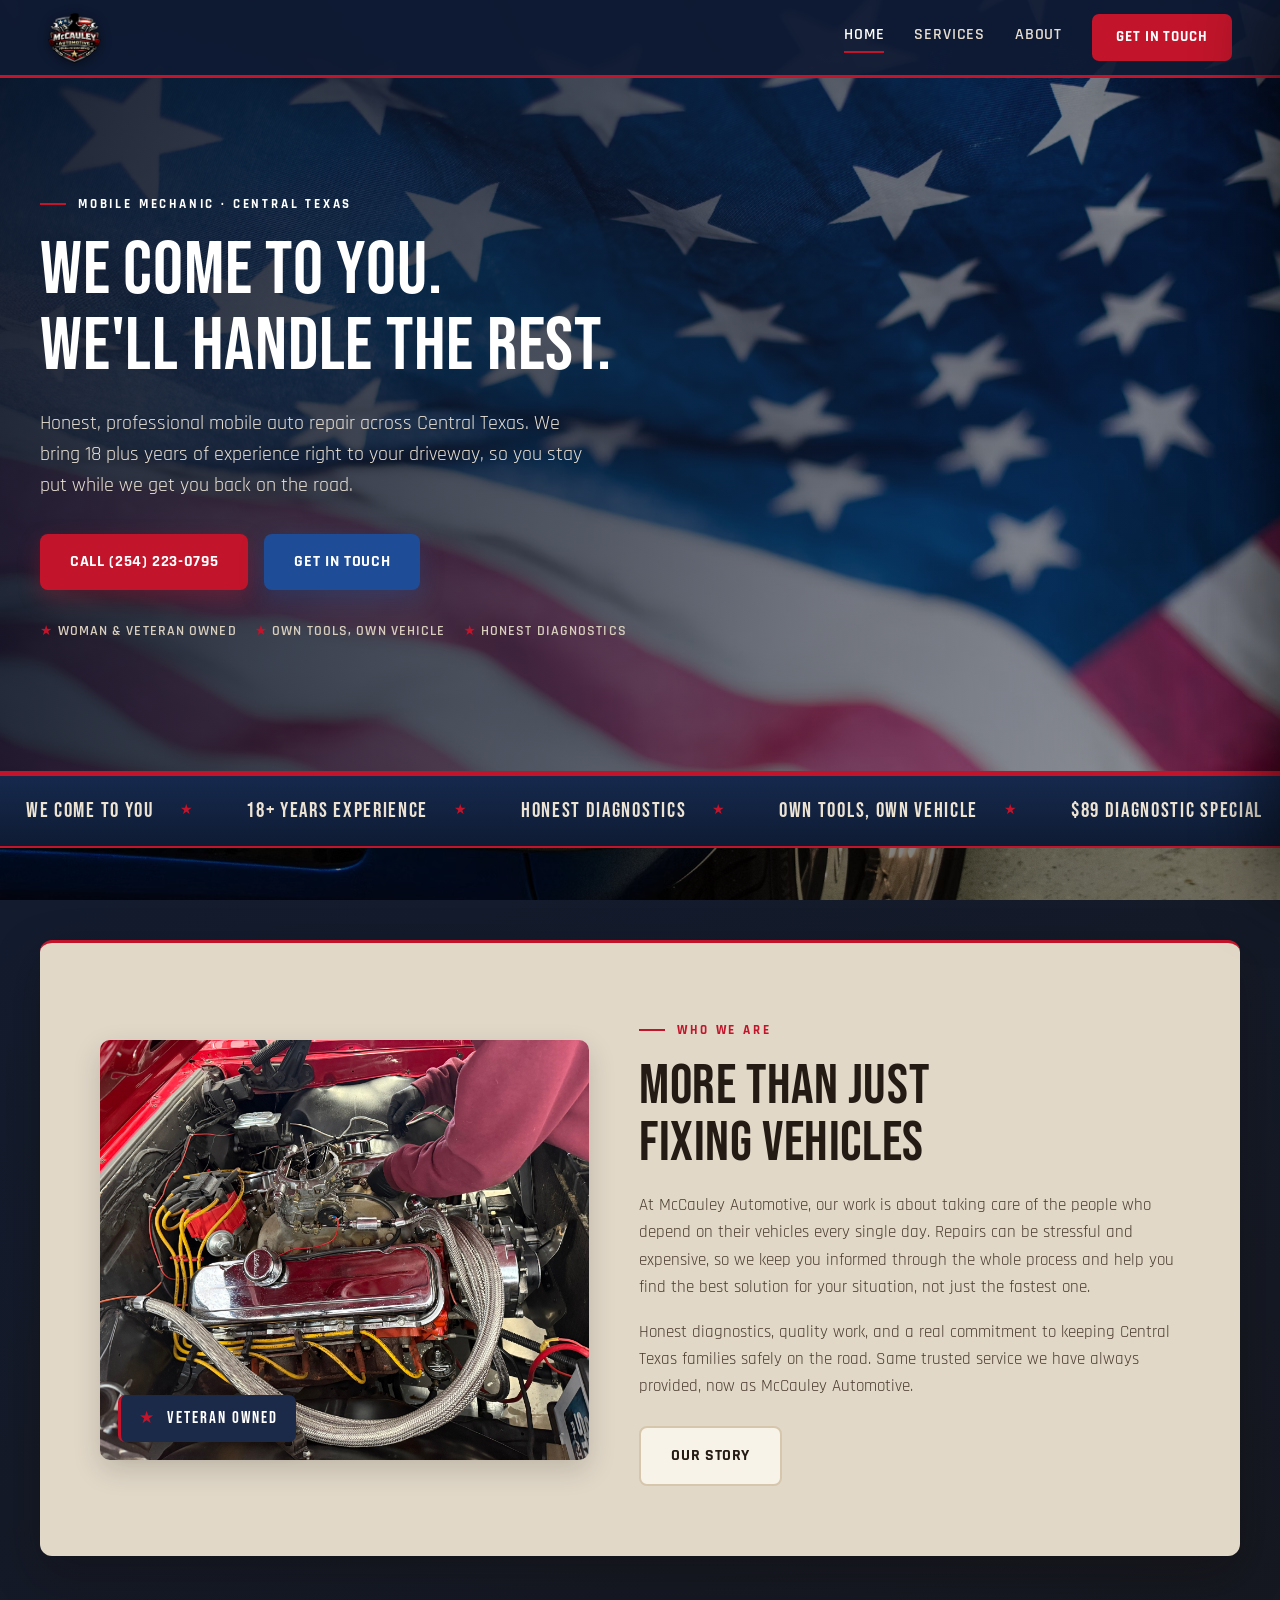
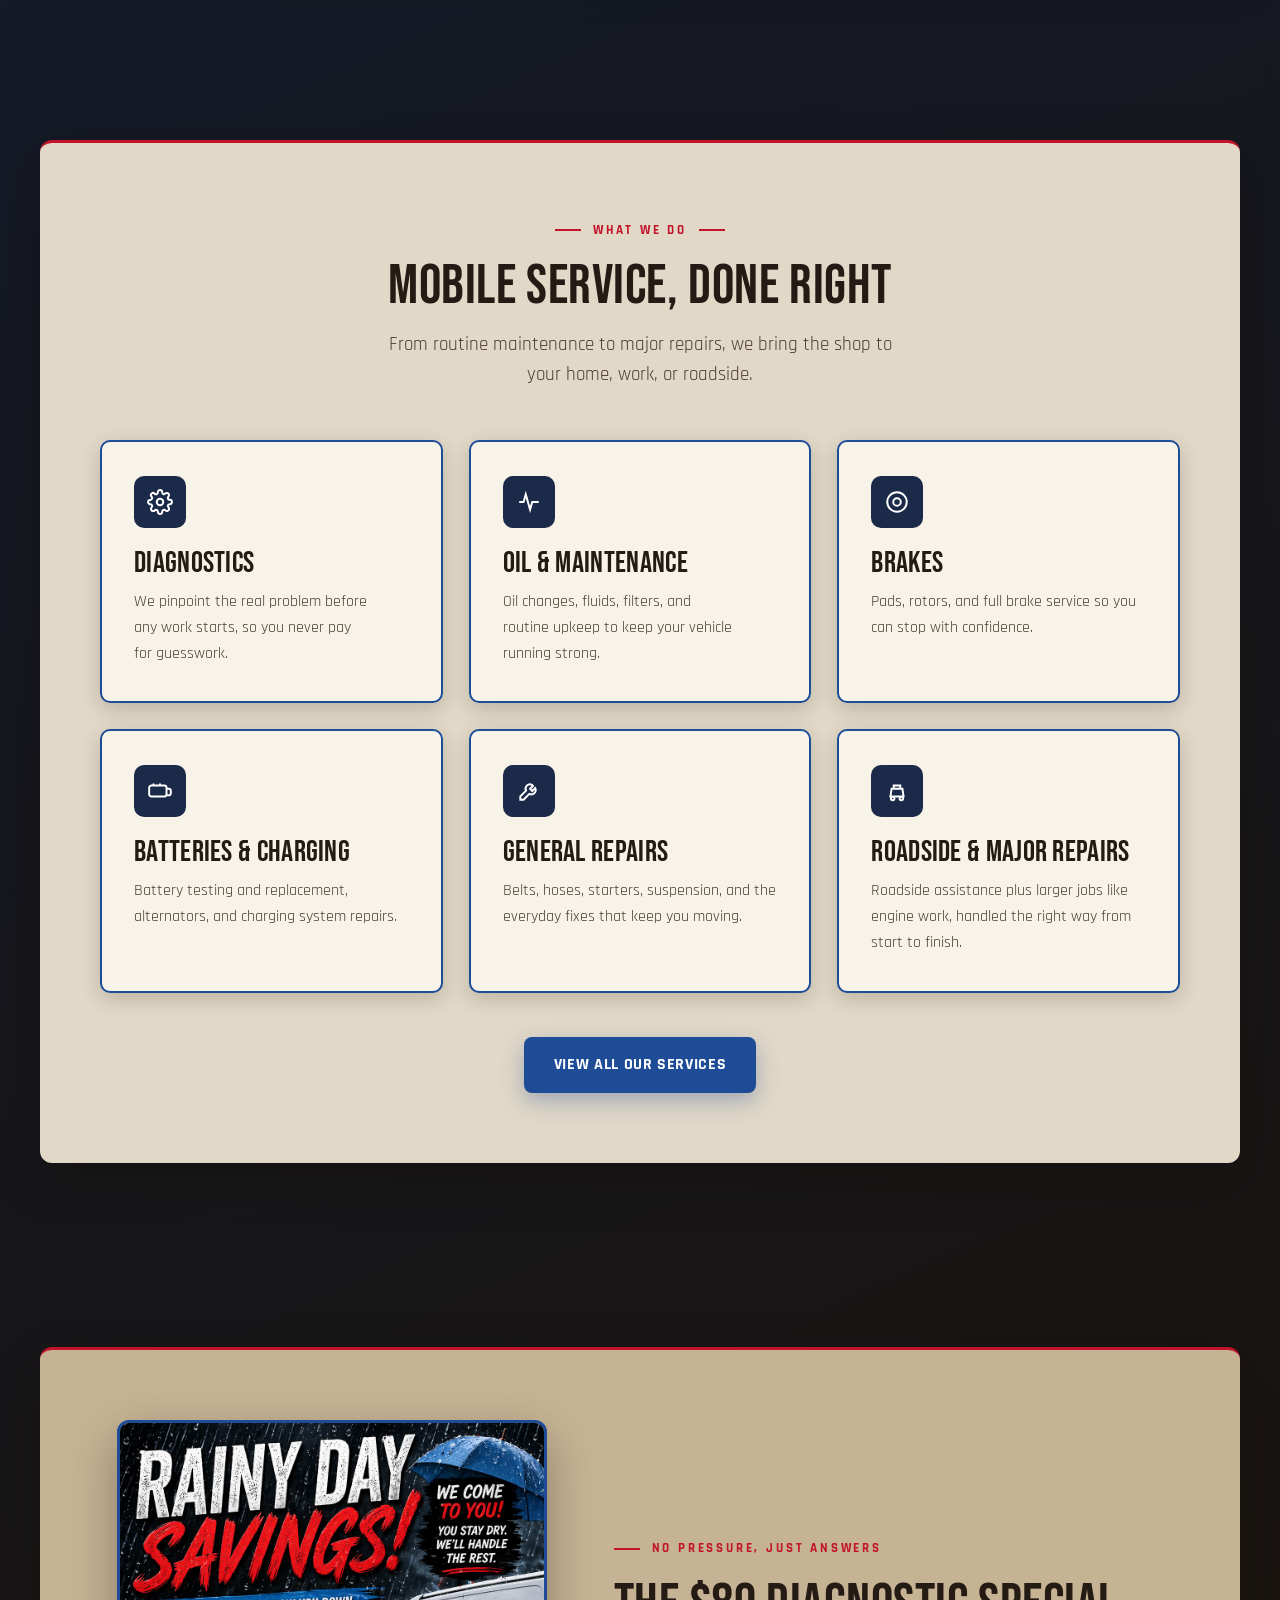
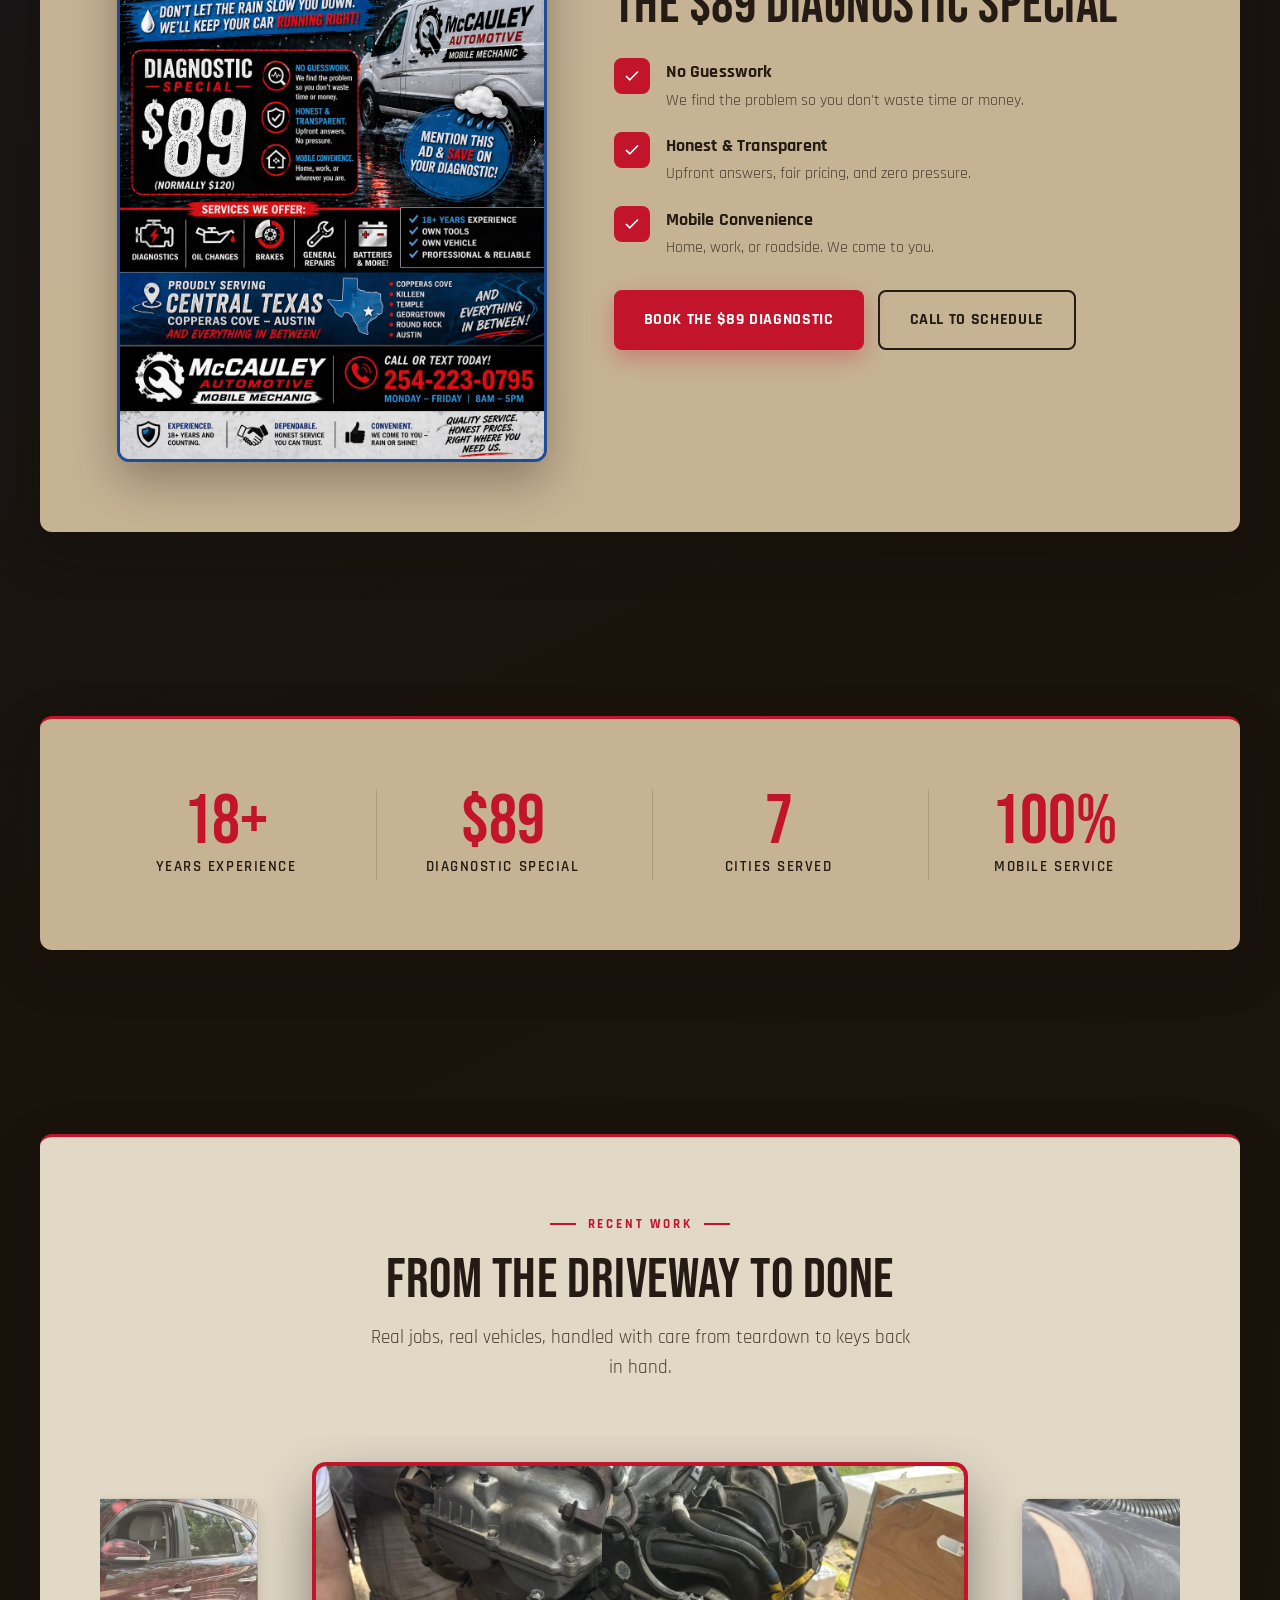
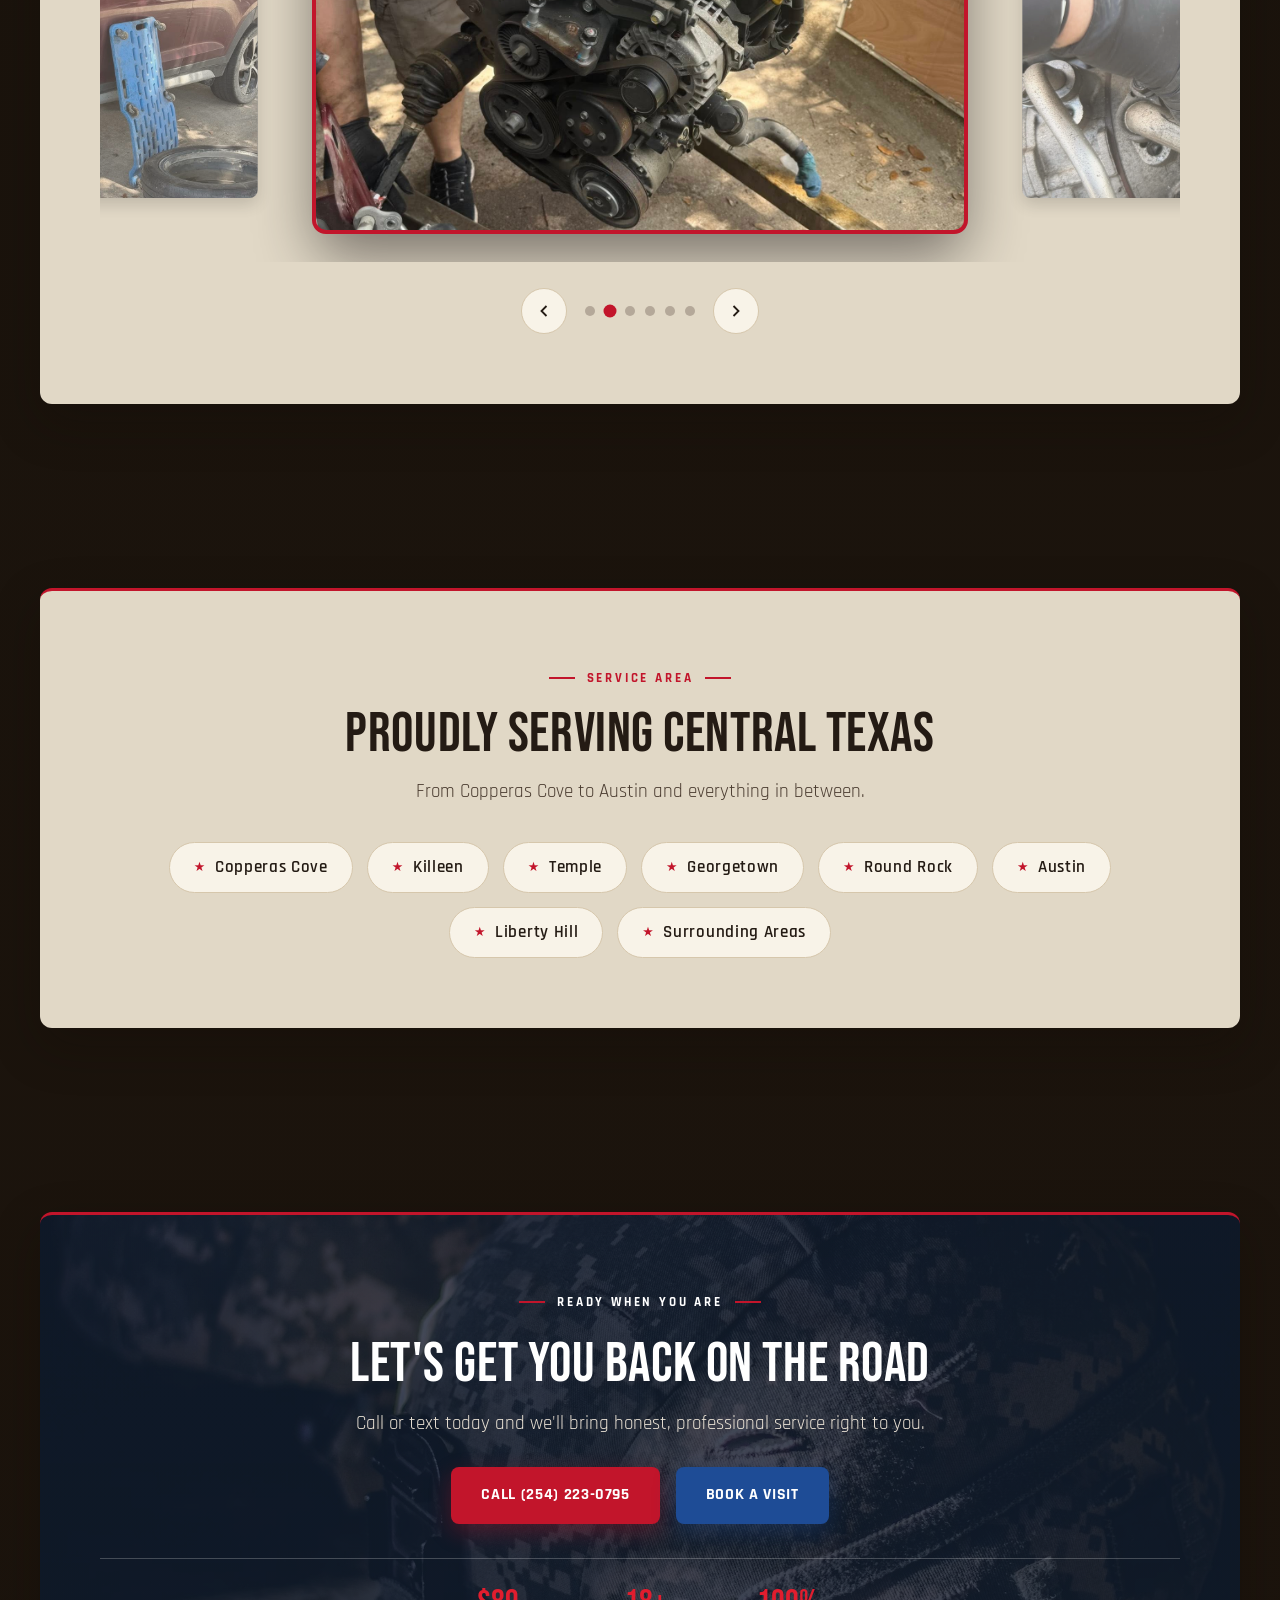
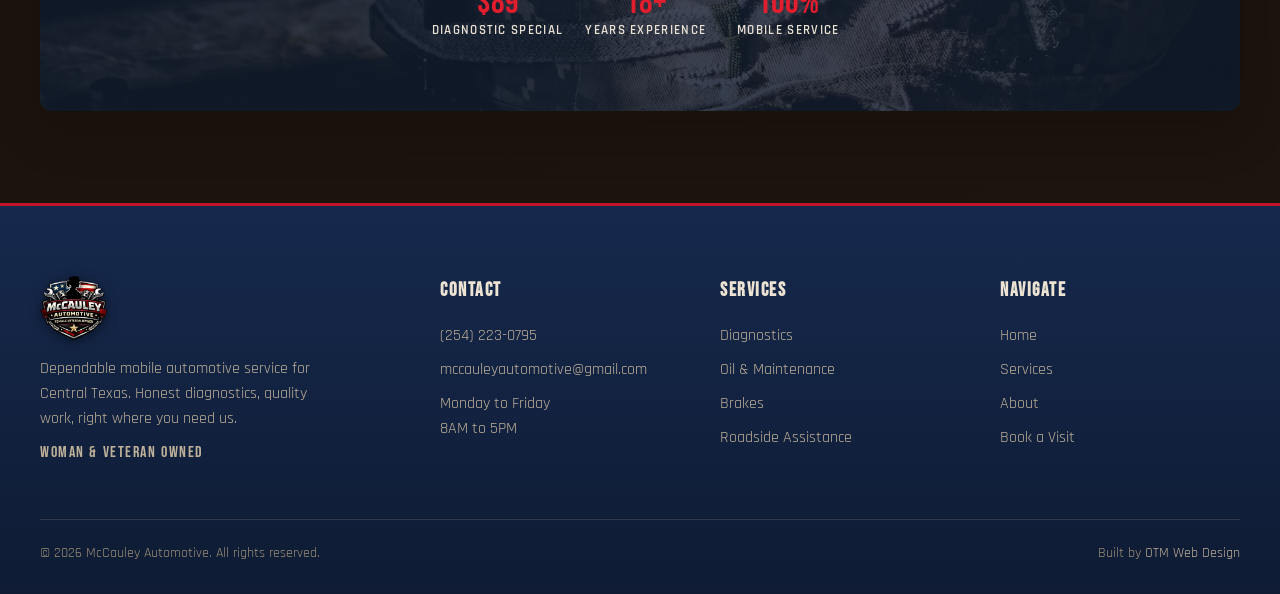
==== index.html @ cd261c6b "First Commit" ====
<!DOCTYPE html>
<html lang="en">
<head>
<meta charset="UTF-8">
<meta name="viewport" content="width=device-width, initial-scale=1.0">
<title>McCauley Automotive | Mobile Mechanic Serving Central Texas</title>
<meta name="description" content="Honest, professional mobile auto repair across Central Texas. Woman and veteran owned with 18 plus years of experience. We come to you. $89 diagnostic special.">
<link rel="preconnect" href="https://fonts.googleapis.com">
<link rel="preconnect" href="https://fonts.gstatic.com" crossorigin>
<link href="https://fonts.googleapis.com/css2?family=Bebas+Neue&family=Rajdhani:wght@400;500;600;700&display=swap" rel="stylesheet">
<link rel="stylesheet" href="styles.css">
</head>
<body data-page="home">

<header class="nav" id="nav">
  <div class="nav-inner">
    <a href="index.html" class="brand">
      <img src="assets/logo.png" alt="McCauley Automotive logo" class="brand-logo">
    </a>
    <button class="hamburger" id="hamburger" aria-label="Open menu" aria-expanded="false" aria-controls="mobileMenu">
      <span class="ham-line"></span><span class="ham-line"></span><span class="ham-line"></span>
    </button>
    <nav class="nav-links" aria-label="Primary">
      <a href="index.html" class="nav-link" data-nav="home">Home</a>
      <a href="services.html" class="nav-link" data-nav="services">Services</a>
      <a href="about.html" class="nav-link" data-nav="about">About</a>
      <a href="book.html" class="nav-cta">Get in touch</a>
    </nav>
  </div>
</header>
<div class="nav-backdrop" id="navBackdrop"></div>
<aside class="mobile-menu" id="mobileMenu" aria-label="Mobile navigation">
  <a href="index.html" class="m-link">Home</a>
  <a href="services.html" class="m-link">Services</a>
  <a href="about.html" class="m-link">About</a>
  <a href="book.html" class="m-cta">Get in touch</a>
  <a href="tel:+12542230795" class="m-call">Call (254) 223-0795</a>
</aside>

<!-- HERO -->
<section class="hero">
  <div class="hero-content">
    <div class="hero-inner">
      <span class="eyebrow">Mobile Mechanic &middot; Central Texas</span>
      <h1>We Come To You.<br>We'll Handle The Rest.</h1>
      <p>Honest, professional mobile auto repair across Central Texas. We bring 18 plus years of experience right to your driveway, so you stay put while we get you back on the road.</p>
      <div class="hero-actions">
        <a href="tel:+12542230795" class="btn btn--primary">Call (254) 223-0795</a>
        <a href="book.html" class="btn btn--blue">Get in touch</a>
      </div>
      <div class="hero-trust">
        <span><span class="star">&#9733;</span> Woman &amp; Veteran Owned</span>
        <span><span class="star">&#9733;</span> Own Tools, Own Vehicle</span>
        <span><span class="star">&#9733;</span> Honest Diagnostics</span>
      </div>
    </div>
  </div>
</section>

<!-- MARQUEE -->
<div class="marquee" aria-hidden="true">
  <div class="marquee-track">
    <span class="marquee-item">We Come To You <span class="star">&#9733;</span></span>
    <span class="marquee-item">18+ Years Experience <span class="star">&#9733;</span></span>
    <span class="marquee-item">Honest Diagnostics <span class="star">&#9733;</span></span>
    <span class="marquee-item">Own Tools, Own Vehicle <span class="star">&#9733;</span></span>
    <span class="marquee-item">$89 Diagnostic Special <span class="star">&#9733;</span></span>
    <span class="marquee-item">Woman &amp; Veteran Owned <span class="star">&#9733;</span></span>
    <span class="marquee-item">Serving Central Texas <span class="star">&#9733;</span></span>
    <span class="marquee-item">We Come To You <span class="star">&#9733;</span></span>
    <span class="marquee-item">18+ Years Experience <span class="star">&#9733;</span></span>
    <span class="marquee-item">Honest Diagnostics <span class="star">&#9733;</span></span>
    <span class="marquee-item">Own Tools, Own Vehicle <span class="star">&#9733;</span></span>
    <span class="marquee-item">$89 Diagnostic Special <span class="star">&#9733;</span></span>
    <span class="marquee-item">Woman &amp; Veteran Owned <span class="star">&#9733;</span></span>
    <span class="marquee-item">Serving Central Texas <span class="star">&#9733;</span></span>
  </div>
</div>

<!-- INTRO -->
<section class="section">
  <div class="container frame">
    <div class="intro-grid">
      <div class="intro-media">
        <img src="assets/about-main.jpg" alt="McCauley Automotive working on a customer vehicle">
        <span class="media-badge"><span class="star">&#9733;</span> Veteran Owned</span>
      </div>
      <div class="intro-copy">
        <span class="eyebrow">Who We Are</span>
        <h2>More Than Just Fixing Vehicles</h2>
        <p>At McCauley Automotive, our work is about taking care of the people who depend on their vehicles every single day. Repairs can be stressful and expensive, so we keep you informed through the whole process and help you find the best solution for your situation, not just the fastest one.</p>
        <p>Honest diagnostics, quality work, and a real commitment to keeping Central Texas families safely on the road. Same trusted service we have always provided, now as McCauley Automotive.</p>
        <a href="about.html" class="btn btn--light">Our Story</a>
      </div>
    </div>
  </div>
</section>

<!-- SERVICES -->
<section class="section">
  <div class="container frame">
    <div class="section-head">
      <span class="eyebrow eyebrow--center">What We Do</span>
      <h2>Mobile Service, Done Right</h2>
      <p class="lede">From routine maintenance to major repairs, we bring the shop to your home, work, or roadside.</p>
    </div>
    <div class="svc-grid">
      <div class="svc-card">
        <div class="svc-icon"><svg viewBox="0 0 24 24"><circle cx="12" cy="12" r="3"/><path d="M19.4 15a1.65 1.65 0 0 0 .33 1.82l.06.06a2 2 0 1 1-2.83 2.83l-.06-.06a1.65 1.65 0 0 0-1.82-.33 1.65 1.65 0 0 0-1 1.51V21a2 2 0 1 1-4 0v-.09A1.65 1.65 0 0 0 9 19.4a1.65 1.65 0 0 0-1.82.33l-.06.06a2 2 0 1 1-2.83-2.83l.06-.06a1.65 1.65 0 0 0 .33-1.82 1.65 1.65 0 0 0-1.51-1H3a2 2 0 1 1 0-4h.09A1.65 1.65 0 0 0 4.6 9a1.65 1.65 0 0 0-.33-1.82l-.06-.06a2 2 0 1 1 2.83-2.83l.06.06a1.65 1.65 0 0 0 1.82.33H9a1.65 1.65 0 0 0 1-1.51V3a2 2 0 1 1 4 0v.09a1.65 1.65 0 0 0 1 1.51 1.65 1.65 0 0 0 1.82-.33l.06-.06a2 2 0 1 1 2.83 2.83l-.06.06a1.65 1.65 0 0 0-.33 1.82V9a1.65 1.65 0 0 0 1.51 1H21a2 2 0 1 1 0 4h-.09a1.65 1.65 0 0 0-1.51 1z"/></svg></div>
        <h3>Diagnostics</h3>
        <p>We pinpoint the real problem before any work starts, so you never pay for guesswork.</p>
      </div>
      <div class="svc-card">
        <div class="svc-icon"><svg viewBox="0 0 24 24"><path d="M3 12h4l2-7 4 14 2-7h6"/></svg></div>
        <h3>Oil &amp; Maintenance</h3>
        <p>Oil changes, fluids, filters, and routine upkeep to keep your vehicle running strong.</p>
      </div>
      <div class="svc-card">
        <div class="svc-icon"><svg viewBox="0 0 24 24"><circle cx="12" cy="12" r="9"/><circle cx="12" cy="12" r="3.5"/></svg></div>
        <h3>Brakes</h3>
        <p>Pads, rotors, and full brake service so you can stop with confidence.</p>
      </div>
      <div class="svc-card">
        <div class="svc-icon"><svg viewBox="0 0 24 24"><rect x="2" y="7" width="16" height="10" rx="2"/><path d="M18 10h2a2 2 0 0 1 2 2v2a2 2 0 0 1-2 2h-2"/><path d="M6 7V5M12 7V5"/></svg></div>
        <h3>Batteries &amp; Charging</h3>
        <p>Battery testing and replacement, alternators, and charging system repairs.</p>
      </div>
      <div class="svc-card">
        <div class="svc-icon"><svg viewBox="0 0 24 24"><path d="M14.7 6.3a4 4 0 0 0-5.4 5.4L4 17v3h3l5.3-5.3a4 4 0 0 0 5.4-5.4l-2.7 2.7-2-2 2.7-2.7z"/></svg></div>
        <h3>General Repairs</h3>
        <p>Belts, hoses, starters, suspension, and the everyday fixes that keep you moving.</p>
      </div>
      <div class="svc-card">
        <div class="svc-icon"><svg viewBox="0 0 24 24"><path d="M5 17h14M6 17l1-7h10l1 7M9 10V7h6v3"/><circle cx="8" cy="19" r="1.6"/><circle cx="16" cy="19" r="1.6"/></svg></div>
        <h3>Roadside &amp; Major Repairs</h3>
        <p>Roadside assistance plus larger jobs like engine work, handled the right way from start to finish.</p>
      </div>
    </div>
    <div class="svc-all">
      <a href="services.html" class="btn btn--blue">View All Our Services</a>
    </div>
  </div>
</section>

<!-- DIAGNOSTIC SPECIAL -->
<section class="section">
  <div class="container frame frame--deep">
    <div class="special">
      <div class="special-flyer">
        <img src="assets/flyer.jpg" alt="McCauley Automotive $89 diagnostic rainy day savings flyer">
      </div>
      <div class="special-copy">
        <span class="eyebrow">No Pressure, Just Answers</span>
        <h2>The $89 Diagnostic Special</h2>
        <ul class="special-list">
          <li>
            <span class="dot"><svg viewBox="0 0 24 24"><path d="M20 6 9 17l-5-5"/></svg></span>
            <span><strong>No Guesswork</strong><span class="txt">We find the problem so you don't waste time or money.</span></span>
          </li>
          <li>
            <span class="dot"><svg viewBox="0 0 24 24"><path d="M20 6 9 17l-5-5"/></svg></span>
            <span><strong>Honest &amp; Transparent</strong><span class="txt">Upfront answers, fair pricing, and zero pressure.</span></span>
          </li>
          <li>
            <span class="dot"><svg viewBox="0 0 24 24"><path d="M20 6 9 17l-5-5"/></svg></span>
            <span><strong>Mobile Convenience</strong><span class="txt">Home, work, or roadside. We come to you.</span></span>
          </li>
        </ul>
        <div class="special-actions">
          <a href="book.html" class="btn btn--primary">Book the $89 Diagnostic</a>
          <a href="tel:+12542230795" class="btn btn--ghost">Call To Schedule</a>
        </div>
      </div>
    </div>
  </div>
</section>

<!-- STATS -->
<section class="section">
  <div class="container frame frame--deep">
    <div class="stats-grid">
      <div class="stat"><div class="num">18+</div><div class="lbl">Years Experience</div></div>
      <div class="stat"><div class="num">$89</div><div class="lbl">Diagnostic Special</div></div>
      <div class="stat"><div class="num">7</div><div class="lbl">Cities Served</div></div>
      <div class="stat"><div class="num">100%</div><div class="lbl">Mobile Service</div></div>
    </div>
  </div>
</section>

<!-- GALLERY -->
<section class="section">
  <div class="container frame">
    <div class="section-head">
      <span class="eyebrow eyebrow--center">Recent Work</span>
      <h2>From The Driveway To Done</h2>
      <p class="lede">Real jobs, real vehicles, handled with care from teardown to keys back in hand.</p>
    </div>
    <div class="car-viewport">
      <div class="car-track">
        <div class="car-slide" role="img" aria-label="Recent McCauley Automotive job" style="background-image:url('assets/gallery-1.jpg')"></div>
        <div class="car-slide" role="img" aria-label="Recent McCauley Automotive job" style="background-image:url('assets/gallery-2.jpg')"></div>
        <div class="car-slide" role="img" aria-label="Recent McCauley Automotive job" style="background-image:url('assets/gallery-3.jpg')"></div>
        <div class="car-slide" role="img" aria-label="Recent McCauley Automotive job" style="background-image:url('assets/gallery-4.jpg')"></div>
        <div class="car-slide" role="img" aria-label="Recent McCauley Automotive job" style="background-image:url('assets/gallery-5.jpg')"></div>
        <div class="car-slide" role="img" aria-label="Recent McCauley Automotive job" style="background-image:url('assets/gallery-6.jpg')"></div>
      </div>
    </div>
    <div class="car-controls">
      <button class="car-btn car-prev" aria-label="Previous image"><svg viewBox="0 0 24 24"><path d="M15 18l-6-6 6-6"/></svg></button>
      <div class="car-dots"></div>
      <button class="car-btn car-next" aria-label="Next image"><svg viewBox="0 0 24 24"><path d="M9 18l6-6-6-6"/></svg></button>
    </div>
  </div>
</section>

<!-- SERVICE AREA -->
<section class="section">
  <div class="container frame">
    <div class="area-wrap">
      <span class="eyebrow eyebrow--center">Service Area</span>
      <h2>Proudly Serving Central Texas</h2>
      <p class="lede" style="margin:14px auto 0;">From Copperas Cove to Austin and everything in between.</p>
      <div class="area-chips">
        <span class="area-chip"><span class="star">&#9733;</span> Copperas Cove</span>
        <span class="area-chip"><span class="star">&#9733;</span> Killeen</span>
        <span class="area-chip"><span class="star">&#9733;</span> Temple</span>
        <span class="area-chip"><span class="star">&#9733;</span> Georgetown</span>
        <span class="area-chip"><span class="star">&#9733;</span> Round Rock</span>
        <span class="area-chip"><span class="star">&#9733;</span> Austin</span>
        <span class="area-chip"><span class="star">&#9733;</span> Liberty Hill</span>
        <span class="area-chip"><span class="star">&#9733;</span> Surrounding Areas</span>
      </div>
    </div>
  </div>
</section>

<!-- CTA -->
<section class="section">
  <div class="container frame frame--cta">
    <div class="cta">
      <span class="eyebrow eyebrow--center">Ready When You Are</span>
      <h2>Let's Get You Back On The Road</h2>
      <p class="lede">Call or text today and we'll bring honest, professional service right to you.</p>
      <div class="cta-actions">
        <a href="tel:+12542230795" class="btn btn--primary">Call (254) 223-0795</a>
        <a href="book.html" class="btn btn--blue">Book a Visit</a>
      </div>
      <div class="cta-trust">
        <div class="ti"><div class="v">$89</div><div class="d">Diagnostic Special</div></div>
        <div class="ti"><div class="v">18+</div><div class="d">Years Experience</div></div>
        <div class="ti"><div class="v">100%</div><div class="d">Mobile Service</div></div>
      </div>
    </div>
  </div>
</section>

<!-- FOOTER -->
<footer class="footer">
  <div class="footer-inner">
    <div class="f-col f-brand">
      <img src="assets/logo.png" alt="" class="f-logo">
      <p class="f-tag">Dependable mobile automotive service for Central Texas. Honest diagnostics, quality work, right where you need us.</p>
      <p class="f-owned">Woman &amp; Veteran Owned</p>
    </div>
    <div class="f-col">
      <h4>Contact</h4>
      <a href="tel:+12542230795">(254) 223-0795</a>
      <a href="mailto:mccauleyautomotive@gmail.com">mccauleyautomotive@gmail.com</a>
      <p>Monday to Friday<br>8AM to 5PM</p>
    </div>
    <div class="f-col">
      <h4>Services</h4>
      <a href="services.html">Diagnostics</a>
      <a href="services.html">Oil &amp; Maintenance</a>
      <a href="services.html">Brakes</a>
      <a href="services.html">Roadside Assistance</a>
    </div>
    <div class="f-col">
      <h4>Navigate</h4>
      <a href="index.html">Home</a>
      <a href="services.html">Services</a>
      <a href="about.html">About</a>
      <a href="book.html">Book a Visit</a>
    </div>
  </div>
  <div class="footer-bottom">
    <p>&copy; 2026 McCauley Automotive. All rights reserved.</p>
    <p class="otm-credit">Built by <a href="https://otm-designs.com" target="_blank" rel="noopener">OTM Web Design</a></p>
  </div>
</footer>

<!-- STICKY MOBILE CALL BAR -->
<div class="callbar">
  <a href="tel:+12542230795"><svg viewBox="0 0 24 24"><path d="M22 16.92v3a2 2 0 0 1-2.18 2 19.79 19.79 0 0 1-8.63-3.07 19.5 19.5 0 0 1-6-6 19.79 19.79 0 0 1-3.07-8.67A2 2 0 0 1 4.11 2h3a2 2 0 0 1 2 1.72c.13.96.36 1.9.7 2.81a2 2 0 0 1-.45 2.11L8.09 9.91a16 16 0 0 0 6 6l1.27-1.27a2 2 0 0 1 2.11-.45c.91.34 1.85.57 2.81.7A2 2 0 0 1 22 16.92z"/></svg> Call (254) 223-0795</a>
</div>

<script src="script.js"></script>
</body>
</html>
---- styles.css ----
/* ==========================================================================
   McCauley Automotive  |  OTM Web Design
   Background build: dark atmospheric locked bg + warm sandstone floating frames
   Accent: muscle red (primary) + navy (secondary, patriotic), star detailing
   ========================================================================== */

/* ---------- Fonts ---------- */
@import url('https://fonts.googleapis.com/css2?family=Bebas+Neue&family=Rajdhani:wght@400;500;600;700&display=swap');

/* ---------- Tokens ---------- */
:root {
  /* accent */
  --red: #C2152B;
  --red-bright: #E11D2E;
  --red-deep: #8E1019;
  --navy: #1C2A4A;
  --navy-deep: #111E38;
  --blue: #1E4C96;          /* card outline blue, reads clearly on cream */
  --blue-bright: #2E63C0;
  --blue-deep: #163B78;

  /* deep navy-blue surfaces (nav, marquee, footer) */
  --steel-1: #16294D;
  --steel-2: #0E1B33;

  /* text */
  --ink: #241B14;
  --ink-soft: #4B3D31;
  --ink-mute: #6B5B4C;

  /* warm frames */
  --frame: rgba(238, 229, 211, 0.94);   /* primary sandstone/wheat */
  --frame-light: rgba(249, 244, 234, 0.97); /* sub-cards */
  --frame-deep: rgba(208, 188, 156, 0.95);  /* emphasis: stats, cta, special */
  --line: #D6C7AC;
  --line-soft: #E3D8C2;

  /* deepest warm (marquee + footer) */
  --espresso-1: #271D14;
  --espresso-2: #1C140D;

  /* shadows */
  --shadow-soft: 0 6px 20px rgba(20, 14, 8, 0.18);
  --shadow-lift: 0 18px 48px rgba(18, 12, 6, 0.32);
  --shadow-card: 0 10px 28px rgba(18, 12, 6, 0.16);

  /* layout */
  --container: 1240px;
  --radius: 12px;
  --nav-h: 78px;
}

/* ---------- Reset ---------- */
* { margin: 0; padding: 0; box-sizing: border-box; }

html { scroll-behavior: smooth; }

body {
  font-family: 'Rajdhani', system-ui, sans-serif;
  font-size: 17px;
  line-height: 1.6;
  color: var(--ink);
  background: linear-gradient(155deg, var(--navy-deep) 0%, #1a130c 55%, var(--espresso-2) 100%);
  position: relative;
  overflow-x: hidden;
}

/* Locked atmospheric background image. Only darkening is this filter. */
body::before {
  content: "";
  position: fixed;
  inset: 0;
  background-image: url('assets/body-bg.jpg');
  background-size: cover;
  background-position: center;
  background-repeat: no-repeat;
  filter: brightness(0.5);
  z-index: -1;
}

img { max-width: 100%; display: block; }
a { text-decoration: none; color: inherit; }
button { font-family: inherit; cursor: pointer; border: none; background: none; }

h1, h2, h3 {
  font-family: 'Bebas Neue', sans-serif;
  font-weight: 400;
  line-height: 1.02;
  letter-spacing: 0.01em;
  text-transform: uppercase;
  text-wrap: balance;
  color: var(--ink);
}

p { text-wrap: pretty; }

/* ---------- Reusable bits ---------- */
.container { max-width: var(--container); margin: 0 auto; }

.section { padding: 92px 40px; position: relative; }

.frame {
  background: var(--frame);
  border-radius: var(--radius);
  box-shadow: var(--shadow-lift);
  padding: 70px 60px;
  position: relative;
  border-top: 3px solid var(--red);
}

.frame--deep { background: var(--frame-deep); }

/* image-backed CTA banner (stays contained; dark navy wash for legibility) */
.frame--cta {
  background:
    linear-gradient(rgba(11, 20, 39, 0.76), rgba(11, 20, 39, 0.78)),
    url('assets/cta-bg.jpg');
  background-size: cover;
  background-position: center;
  border-top: 3px solid var(--red);
}
.frame--cta .cta h2 { color: #fff; }
.frame--cta .cta .lede { color: #E9E1D4; }
.frame--cta .eyebrow { color: #fff; }
.frame--cta .cta-trust { border-top-color: rgba(255, 255, 255, 0.22); }
.frame--cta .cta-trust .ti .v { color: var(--red-bright); }
.frame--cta .cta-trust .ti .d { color: #E9E1D4; }

/* center accent tab: first content frame on inner pages (no marquee above) */
.frame--tab::after {
  content: "";
  position: absolute;
  top: -3px;
  left: 50%;
  transform: translateX(-50%);
  width: 90px;
  height: 3px;
  background: var(--red);
  border-radius: 0 0 3px 3px;
  box-shadow: 0 4px 14px rgba(194, 21, 43, 0.5);
}

.eyebrow {
  display: inline-flex;
  align-items: center;
  gap: 12px;
  font-size: 0.8rem;
  font-weight: 700;
  letter-spacing: 0.22em;
  text-transform: uppercase;
  color: var(--red);
  margin-bottom: 18px;
}
.eyebrow::before {
  content: "";
  width: 26px;
  height: 2px;
  background: var(--red);
}
.eyebrow--center { justify-content: center; }
.eyebrow--center::after {
  content: "";
  width: 26px;
  height: 2px;
  background: var(--red);
}

h1 { font-size: clamp(2.9rem, 6.4vw, 4.7rem); }
h2 { font-size: clamp(2.3rem, 4.6vw, 3.5rem); }
h3 { font-size: clamp(1.5rem, 2.4vw, 1.9rem); }

.lede { font-size: 1.18rem; color: var(--ink-soft); max-width: 60ch; }

/* ---------- Buttons ---------- */
.btn {
  display: inline-flex;
  align-items: center;
  justify-content: center;
  gap: 10px;
  font-weight: 700;
  font-size: 1.02rem;
  letter-spacing: 0.04em;
  text-transform: uppercase;
  padding: 15px 30px;
  border-radius: 8px;
  transition: transform 0.2s ease, box-shadow 0.2s ease, background 0.2s ease, color 0.2s ease;
}
.btn--primary {
  background: var(--red);
  color: #fff;
  box-shadow: 0 8px 22px rgba(194, 21, 43, 0.32);
}
.btn--primary:hover {
  background: var(--red-deep);
  transform: translateY(-2px);
  box-shadow: 0 12px 28px rgba(194, 21, 43, 0.40);
}
.btn--ghost {
  background: transparent;
  color: var(--ink);
  border: 2px solid var(--ink);
}
.btn--ghost:hover {
  border-color: var(--navy);
  color: #fff;
  background: var(--navy);
  transform: translateY(-2px);
}
.btn--light {
  background: var(--frame-light);
  color: var(--ink);
  border: 2px solid var(--line);
}
.btn--light:hover { border-color: var(--red); color: var(--red); transform: translateY(-2px); }
.btn--blue {
  background: var(--blue);
  color: #fff;
  box-shadow: 0 8px 22px rgba(30, 76, 150, 0.34);
}
.btn--blue:hover {
  background: var(--blue-deep);
  transform: translateY(-2px);
  box-shadow: 0 12px 28px rgba(30, 76, 150, 0.42);
}

/* ==========================================================================
   NAV
   ========================================================================== */
.nav {
  position: fixed;
  top: 0; left: 0; right: 0;
  height: var(--nav-h);
  z-index: 120;
  background: rgba(16, 27, 51, 0.92);
  border-bottom: 3px solid var(--red);
}
.nav-inner {
  max-width: var(--container);
  margin: 0 auto;
  height: 100%;
  padding: 0 28px;
  display: flex;
  align-items: center;
  justify-content: space-between;
}
.brand { display: flex; align-items: center; gap: 12px; }
.brand-logo {
  height: 50px;
  width: auto;
  filter: drop-shadow(0 2px 6px rgba(0, 0, 0, 0.45));
  transition: transform 0.25s ease;
}
.brand:hover .brand-logo { transform: scale(1.04); }
.brand-text { display: none; }
.brand-mark {
  font-family: 'Bebas Neue', sans-serif;
  font-size: 1.55rem;
  letter-spacing: 0.04em;
  color: #F3EADB;
}
.brand-sub {
  font-size: 0.7rem;
  font-weight: 700;
  letter-spacing: 0.34em;
  text-transform: uppercase;
  color: var(--red);
}

.nav-links { display: flex; align-items: center; gap: 30px; }
.nav-link {
  font-weight: 600;
  font-size: 1.02rem;
  letter-spacing: 0.05em;
  text-transform: uppercase;
  color: #E7DECF;
  padding-bottom: 3px;
  border-bottom: 2px solid transparent;
  transition: color 0.2s ease, border-color 0.2s ease;
}
.nav-link:hover { color: #fff; }
.nav-link.is-active { color: #fff; border-bottom-color: var(--red); }
.nav-cta {
  font-weight: 700;
  font-size: 0.95rem;
  letter-spacing: 0.06em;
  text-transform: uppercase;
  color: #fff;
  background: var(--red);
  padding: 11px 24px;
  border-radius: 7px;
  transition: background 0.2s ease, transform 0.2s ease;
}
.nav-cta:hover { background: var(--red-deep); transform: translateY(-2px); }

/* hamburger */
.hamburger {
  display: none;
  position: relative;
  width: 48px; height: 48px;
  z-index: 220;
}
.ham-line {
  position: absolute;
  left: 11px;
  width: 26px; height: 2.5px;
  background: var(--red);
  border-radius: 2px;
  transition: transform 0.3s cubic-bezier(0.5, 0, 0.2, 1), opacity 0.3s cubic-bezier(0.5, 0, 0.2, 1);
}
.ham-line:nth-child(1) { top: 16px; }
.ham-line:nth-child(2) { top: 22.75px; }
.ham-line:nth-child(3) { top: 29.5px; }
body.nav-open .ham-line:nth-child(1) { transform: translateY(6.75px) rotate(45deg); }
body.nav-open .ham-line:nth-child(2) { opacity: 0; }
body.nav-open .ham-line:nth-child(3) { transform: translateY(-6.75px) rotate(-45deg); }

/* mobile menu panel */
.nav-backdrop {
  position: fixed;
  inset: 0;
  background: rgba(0, 0, 0, 0.55);
  backdrop-filter: blur(2px);
  opacity: 0;
  pointer-events: none;
  transition: opacity 0.35s ease;
  z-index: 200;
}
body.nav-open .nav-backdrop { opacity: 1; pointer-events: auto; }

.mobile-menu {
  position: fixed;
  top: 0; right: 0; bottom: 0;
  width: min(78vw, 360px);
  background: linear-gradient(165deg, var(--navy-deep) 0%, #16294d 60%, var(--steel-2) 100%);
  border-left: 3px solid var(--red);
  box-shadow: -20px 0 60px rgba(0, 0, 0, 0.45);
  padding: 96px 32px 50px;
  transform: translateX(100%);
  transition: transform 0.4s cubic-bezier(0.5, 0, 0.2, 1);
  z-index: 210;
  display: flex;
  flex-direction: column;
}
body.nav-open .mobile-menu { transform: translateX(0); }
.m-link {
  font-family: 'Bebas Neue', sans-serif;
  font-size: 1.6rem;
  letter-spacing: 0.1em;
  color: #EDE3D3;
  padding: 18px 0;
  border-bottom: 1px solid rgba(194, 21, 43, 0.20);
  transition: color 0.3s cubic-bezier(0.5, 0, 0.2, 1), padding-left 0.3s cubic-bezier(0.5, 0, 0.2, 1);
}
.m-link:hover { color: var(--red); padding-left: 10px; }
.m-cta {
  margin-top: 26px;
  text-align: center;
  font-weight: 700;
  letter-spacing: 0.06em;
  text-transform: uppercase;
  background: var(--red);
  color: #fff;
  padding: 14px;
  border-radius: 8px;
}
.m-call {
  margin-top: 14px;
  text-align: center;
  font-weight: 700;
  letter-spacing: 0.04em;
  color: #EDE3D3;
  border: 2px solid rgba(237, 227, 211, 0.3);
  padding: 13px;
  border-radius: 8px;
}

/* ==========================================================================
   HERO
   ========================================================================== */
.hero {
  position: relative;
  min-height: 86vh;
  display: flex;
  align-items: center;
  padding: calc(var(--nav-h) + 60px) 40px 80px;
  background-image: linear-gradient(100deg, rgba(10, 18, 36, 0.92) 0%, rgba(12, 20, 38, 0.70) 48%, rgba(12, 20, 38, 0.32) 100%), url('assets/hero-main.jpg');
  background-size: cover;
  background-position: center;
  border-bottom: 3px solid var(--red);
}
.hero-content { max-width: var(--container); margin: 0 auto; width: 100%; }
.hero-inner { max-width: 730px; }
.hero .eyebrow { color: #fff; }
.hero .eyebrow::before { background: var(--red); }
.hero h1 { color: #fff; margin-bottom: 22px; }
.hero p {
  color: #E9E1D4;
  font-size: 1.22rem;
  max-width: 56ch;
  margin-bottom: 32px;
}
.hero-actions { display: flex; flex-wrap: wrap; gap: 16px; margin-bottom: 30px; }
.hero-trust {
  display: flex;
  flex-wrap: wrap;
  align-items: center;
  gap: 10px 18px;
  font-weight: 600;
  letter-spacing: 0.08em;
  text-transform: uppercase;
  font-size: 0.86rem;
  color: #D9CFBE;
}
.hero-trust .star { color: var(--red); }

/* inner page hero: gradient fallback, per-page photo applied below */
.hero--page {
  min-height: 46vh;
  background-image:
    radial-gradient(ellipse at 78% 20%, rgba(194, 21, 43, 0.16) 0%, transparent 55%),
    linear-gradient(135deg, var(--navy-deep) 0%, #142544 60%, var(--steel-2) 100%);
  border-bottom: 3px solid var(--red);
}
.hero--page h1 { font-size: clamp(2.6rem, 5.4vw, 4rem); }
.hero--page p { margin-bottom: 0; }

/* per-page hero photos (dark navy wash keeps white text legible) */
body[data-page="services"] .hero--page {
  background-image:
    linear-gradient(100deg, rgba(10, 18, 36, 0.92) 0%, rgba(12, 20, 38, 0.66) 55%, rgba(12, 20, 38, 0.34) 100%),
    url('assets/hero-services.jpg');
  background-size: cover;
  background-position: center;
}
body[data-page="about"] .hero--page {
  background-image:
    linear-gradient(100deg, rgba(10, 18, 36, 0.92) 0%, rgba(12, 20, 38, 0.66) 55%, rgba(12, 20, 38, 0.34) 100%),
    url('assets/hero-about.jpg');
  background-size: cover;
  background-position: center;
}
body[data-page="book"] .hero--page {
  background-image:
    linear-gradient(100deg, rgba(10, 18, 36, 0.92) 0%, rgba(12, 20, 38, 0.66) 55%, rgba(12, 20, 38, 0.34) 100%),
    url('assets/hero-book.jpg');
  background-size: cover;
  background-position: center;
}

/* ==========================================================================
   MARQUEE  (full bleed, deepest warm tone)
   ========================================================================== */
.marquee {
  background: linear-gradient(180deg, var(--steel-1), var(--steel-2));
  border-top: 2px solid var(--red);
  border-bottom: 2px solid var(--red);
  overflow: hidden;
  white-space: nowrap;
  padding: 18px 0;
}
.marquee-track {
  display: inline-flex;
  align-items: center;
  animation: marquee 40s linear infinite;
}
.marquee:hover .marquee-track { animation-play-state: paused; }
.marquee-item {
  font-family: 'Bebas Neue', sans-serif;
  font-size: 1.32rem;
  letter-spacing: 0.08em;
  color: #EDE3D3;
  padding: 0 26px;
  display: inline-flex;
  align-items: center;
  gap: 26px;
}
.marquee-item .star {
  color: var(--red);
  font-size: 0.85rem;
}
@keyframes marquee {
  from { transform: translateX(0); }
  to { transform: translateX(-50%); }
}
@media (prefers-reduced-motion: reduce) {
  .marquee-track { animation: none; }
}

/* ==========================================================================
   INTRO GRID
   ========================================================================== */
.intro-grid {
  display: grid;
  grid-template-columns: 0.95fr 1.05fr;
  gap: 50px;
  align-items: center;
}
.intro-media { position: relative; }
.intro-media img {
  width: 100%;
  height: 100%;
  min-height: 420px;
  object-fit: cover;
  border-radius: 10px;
  box-shadow: var(--shadow-card);
}
.media-badge {
  position: absolute;
  bottom: 18px; left: 18px;
  background: var(--navy);
  color: #fff;
  font-family: 'Bebas Neue', sans-serif;
  font-size: 1.05rem;
  letter-spacing: 0.12em;
  padding: 10px 18px;
  border-radius: 7px;
  border-left: 3px solid var(--red);
  box-shadow: var(--shadow-soft);
}
.media-badge .star { color: var(--red); margin-right: 6px; }
.intro-copy h2 { margin-bottom: 20px; }
.intro-copy p { color: var(--ink-soft); margin-bottom: 18px; font-size: 1.06rem; }
.intro-copy .btn { margin-top: 8px; }

/* ==========================================================================
   SERVICES GRID
   ========================================================================== */
.section-head { text-align: center; max-width: 60ch; margin: 0 auto 50px; }
.section-head .lede { margin: 14px auto 0; }

.svc-grid {
  display: grid;
  grid-template-columns: repeat(3, 1fr);
  gap: 26px;
}
.svc-grid--4 { grid-template-columns: repeat(4, 1fr); }
.svc-all { text-align: center; margin-top: 44px; }
.svc-card {
  background: var(--frame-light);
  border: 2px solid var(--blue);
  border-radius: 10px;
  padding: 34px 32px;
  box-shadow: var(--shadow-soft);
  transition: transform 0.25s ease, box-shadow 0.25s ease, border-color 0.25s ease;
}
.svc-card:hover {
  transform: translateY(-4px);
  border-color: var(--blue);
  box-shadow: var(--shadow-lift), 0 0 0 2px var(--red);
}
.svc-icon {
  width: 52px; height: 52px;
  border-radius: 10px;
  background: var(--navy);
  display: flex;
  align-items: center;
  justify-content: center;
  margin-bottom: 20px;
}
.svc-icon svg { width: 26px; height: 26px; stroke: #fff; fill: none; stroke-width: 1.8; }
.svc-card h3 { margin-bottom: 10px; }
.svc-card p { color: var(--ink-soft); font-size: 1.02rem; }

/* ==========================================================================
   DIAGNOSTIC SPECIAL  (emphasis frame)
   ========================================================================== */
.special { display: grid; grid-template-columns: 0.9fr 1.1fr; gap: 50px; align-items: center; }
.special-price { text-align: center; }
.special-flyer { text-align: center; }
.special-flyer img {
  display: block;
  width: 100%;
  max-width: 430px;
  margin: 0 auto;
  border-radius: 12px;
  border: 3px solid var(--blue);
  box-shadow: var(--shadow-lift);
}
.special-price .tag {
  font-size: 0.82rem;
  font-weight: 700;
  letter-spacing: 0.22em;
  text-transform: uppercase;
  color: var(--red);
}
.special-price .amount {
  font-family: 'Bebas Neue', sans-serif;
  font-size: clamp(5.5rem, 12vw, 8.5rem);
  line-height: 0.9;
  color: var(--ink);
}
.special-price .amount span { color: var(--red); }
.special-price .was {
  font-size: 1rem;
  color: var(--ink-mute);
  text-transform: uppercase;
  letter-spacing: 0.08em;
}
.special-price .was s { color: var(--ink-mute); }
.special-copy h2 { margin-bottom: 24px; }
.special-list { list-style: none; display: grid; gap: 18px; margin-bottom: 28px; }
.special-list li { display: flex; gap: 16px; align-items: flex-start; }
.special-list .dot {
  flex: none;
  width: 36px; height: 36px;
  border-radius: 8px;
  background: var(--red);
  color: #fff;
  display: flex; align-items: center; justify-content: center;
}
.special-list .dot svg { width: 18px; height: 18px; stroke: #fff; fill: none; stroke-width: 2.2; }
.special-list strong { display: block; font-size: 1.12rem; color: var(--ink); letter-spacing: 0.01em; }
.special-list span.txt { color: var(--ink-soft); font-size: 1rem; }
.special-actions { display: flex; flex-wrap: wrap; gap: 14px; }

/* ==========================================================================
   STATS BAND (emphasis frame)
   ========================================================================== */
.stats-grid { display: grid; grid-template-columns: repeat(4, 1fr); gap: 24px; text-align: center; }
.stat .num {
  font-family: 'Bebas Neue', sans-serif;
  font-size: clamp(3rem, 5.5vw, 4.4rem);
  line-height: 0.95;
  color: var(--red);
}
.stat .lbl {
  font-weight: 600;
  letter-spacing: 0.1em;
  text-transform: uppercase;
  color: var(--ink);
  font-size: 0.95rem;
}
.stat + .stat { border-left: 1px solid rgba(75, 61, 49, 0.2); }

/* ==========================================================================
   GALLERY CAROUSEL (peek / featured pattern)
   ========================================================================== */
.car-viewport { position: relative; overflow: hidden; padding: 32px 0; }
.car-track {
  --slide-w: 60%;
  --prev-x: -150%;
  --next-x: 50%;
  --track-h: 33.75%;
  position: relative;
  width: 100%;
  padding-bottom: var(--track-h);
}
.car-slide {
  position: absolute;
  top: 0; left: 50%;
  width: var(--slide-w);
  aspect-ratio: 16 / 9;
  border-radius: 10px;
  background-color: var(--navy-deep);
  background-size: cover;
  background-position: center;
  background-repeat: no-repeat;
  transform: translateX(150%) scale(0.82);
  opacity: 0;
  pointer-events: none;
  z-index: 1;
  transition: transform 0.65s cubic-bezier(0.5, 0.05, 0.2, 1), opacity 0.5s ease, box-shadow 0.65s ease;
}
.car-slide.is-far-left { transform: translateX(-250%) scale(0.82); opacity: 0; pointer-events: none; z-index: 1; }
.car-slide.is-prev { transform: translateX(var(--prev-x)) scale(0.82); opacity: 0.7; pointer-events: auto; z-index: 2; cursor: pointer; box-shadow: 0 8px 20px rgba(0,0,0,0.22); }
.car-slide.is-active { transform: translateX(-50%) scale(1); opacity: 1; pointer-events: auto; z-index: 3; box-shadow: 0 0 0 4px var(--red), 0 26px 60px rgba(0,0,0,0.48); }
.car-slide.is-next { transform: translateX(var(--next-x)) scale(0.82); opacity: 0.7; pointer-events: auto; z-index: 2; cursor: pointer; box-shadow: 0 8px 20px rgba(0,0,0,0.22); }
.car-slide.is-far-right { transform: translateX(150%) scale(0.82); opacity: 0; pointer-events: none; z-index: 1; }

.car-controls { display: flex; align-items: center; justify-content: center; gap: 18px; margin-top: 26px; }
.car-btn {
  width: 46px; height: 46px;
  border-radius: 50%;
  background: var(--frame-light);
  border: 1px solid var(--line);
  display: flex; align-items: center; justify-content: center;
  transition: background 0.2s ease, border-color 0.2s ease, transform 0.2s ease;
}
.car-btn:hover { border-color: var(--red); transform: translateY(-2px); }
.car-btn svg { width: 20px; height: 20px; stroke: var(--ink); fill: none; stroke-width: 2.2; }
.car-dots { display: flex; gap: 10px; }
.car-dot {
  width: 10px; height: 10px;
  border-radius: 50%;
  background: rgba(75, 61, 49, 0.3);
  transition: background 0.2s ease, transform 0.2s ease;
}
.car-dot.is-active { background: var(--red); transform: scale(1.3); }

/* ==========================================================================
   SERVICE AREA
   ========================================================================== */
.area-wrap { text-align: center; }
.area-chips {
  display: flex;
  flex-wrap: wrap;
  justify-content: center;
  gap: 14px;
  margin-top: 34px;
}
.area-chip {
  background: var(--frame-light);
  border: 1px solid var(--line);
  border-radius: 40px;
  padding: 11px 24px;
  font-weight: 600;
  letter-spacing: 0.04em;
  color: var(--ink);
  display: inline-flex;
  align-items: center;
  gap: 9px;
  transition: border-color 0.2s ease, transform 0.2s ease;
}
.area-chip:hover { border-color: var(--red); transform: translateY(-2px); }
.area-chip .star { color: var(--red); font-size: 0.8rem; }

/* ==========================================================================
   PROCESS STEPS
   ========================================================================== */
.steps-grid { display: grid; grid-template-columns: repeat(4, 1fr); gap: 26px; }
.step {
  position: relative;
  background: var(--frame-light);
  border: 2px solid var(--blue);
  border-radius: 10px;
  padding: 28px 26px;
  box-shadow: var(--shadow-soft);
  transition: transform 0.25s ease, box-shadow 0.25s ease, border-color 0.25s ease;
}
.step:hover {
  transform: translateY(-4px);
  border-color: var(--blue);
  box-shadow: var(--shadow-lift), 0 0 0 2px var(--red);
}
.step .n {
  font-family: 'Bebas Neue', sans-serif;
  font-size: 2.6rem;
  color: var(--red);
  line-height: 1;
}
.step h3 { font-size: 1.35rem; margin: 6px 0 8px; }
.step p { color: var(--ink-soft); font-size: 1rem; }

/* ==========================================================================
   VALUES
   ========================================================================== */
.values-grid { display: grid; grid-template-columns: repeat(2, 1fr); gap: 24px; }
.value-card {
  background: var(--frame-light);
  border: 2px solid var(--blue);
  border-radius: 10px;
  padding: 30px 32px;
  box-shadow: var(--shadow-soft);
  transition: transform 0.25s ease, box-shadow 0.25s ease, border-color 0.25s ease;
}
.value-card:hover {
  transform: translateY(-4px);
  border-color: var(--blue);
  box-shadow: var(--shadow-lift), 0 0 0 2px var(--red);
}
.value-card h3 { margin-bottom: 10px; }
.value-card p { color: var(--ink-soft); }

/* ==========================================================================
   CTA STRIP (emphasis frame)
   ========================================================================== */
.cta { text-align: center; }
.cta h2 { margin: 6px 0 16px; }
.cta .lede { margin: 0 auto 28px; }
.cta-actions { display: flex; flex-wrap: wrap; gap: 16px; justify-content: center; }
.cta-trust {
  display: flex;
  justify-content: center;
  gap: 22px;
  flex-wrap: wrap;
  margin-top: 34px;
  padding-top: 28px;
  border-top: 1px solid rgba(75, 61, 49, 0.22);
}
.cta-trust .ti { text-align: center; min-width: 120px; }
.cta-trust .ti .v {
  font-family: 'Bebas Neue', sans-serif;
  font-size: 2.1rem;
  color: var(--red);
  line-height: 1;
}
.cta-trust .ti .d {
  font-size: 0.82rem;
  font-weight: 600;
  letter-spacing: 0.1em;
  text-transform: uppercase;
  color: var(--ink-soft);
}

/* ==========================================================================
   BOOK PAGE
   ========================================================================== */
.book-grid { display: grid; grid-template-columns: 1.25fr 0.75fr; gap: 36px; align-items: start; }
.form-shell {
  background: var(--frame);
  border-top: 3px solid var(--red);
  border-radius: var(--radius);
  box-shadow: var(--shadow-lift);
  padding: 54px 50px;
  position: relative;
}
.contact-shell {
  background: var(--frame-deep);
  border-top: 3px solid var(--navy);
  border-radius: var(--radius);
  box-shadow: var(--shadow-lift);
  padding: 44px 40px;
}
.form-row { display: grid; grid-template-columns: 1fr 1fr; gap: 18px; }
.field { margin-bottom: 18px; }
.field label {
  display: block;
  font-weight: 600;
  letter-spacing: 0.05em;
  text-transform: uppercase;
  font-size: 0.82rem;
  color: var(--ink);
  margin-bottom: 7px;
}
.field input, .field select, .field textarea {
  width: 100%;
  font-family: inherit;
  font-size: 1rem;
  color: var(--ink);
  background: var(--frame-light);
  border: 1px solid var(--line);
  border-radius: 8px;
  padding: 13px 15px;
  transition: border-color 0.2s ease, box-shadow 0.2s ease;
}
.field textarea { resize: vertical; min-height: 120px; }
.field input:focus, .field select:focus, .field textarea:focus {
  outline: none;
  border-color: var(--red);
  box-shadow: 0 0 0 3px rgba(194, 21, 43, 0.18);
}
.field .err { color: var(--red-deep); font-size: 0.85rem; margin-top: 5px; display: none; }
.field.invalid input, .field.invalid select, .field.invalid textarea { border-color: var(--red); }
.field.invalid .err { display: block; }
.form-submit { width: 100%; margin-top: 6px; }

.contact-shell h3 { margin-bottom: 8px; }
.contact-shell .sub { color: var(--ink-soft); margin-bottom: 24px; }
.contact-row { display: flex; gap: 14px; align-items: flex-start; margin-bottom: 20px; }
.contact-row .ic {
  flex: none;
  width: 42px; height: 42px;
  border-radius: 9px;
  background: var(--navy);
  display: flex; align-items: center; justify-content: center;
}
.contact-row .ic svg { width: 20px; height: 20px; stroke: #fff; fill: none; stroke-width: 1.9; }
.contact-row .lbl { font-size: 0.78rem; font-weight: 700; letter-spacing: 0.14em; text-transform: uppercase; color: var(--ink-soft); }
.contact-row a, .contact-row p { color: var(--ink); font-size: 1.05rem; font-weight: 600; }
.contact-row a:hover { color: var(--red); }
.contact-owned {
  margin-top: 8px;
  padding-top: 22px;
  border-top: 1px solid rgba(75, 61, 49, 0.2);
  font-family: 'Bebas Neue', sans-serif;
  font-size: 1.3rem;
  letter-spacing: 0.08em;
  color: var(--navy);
  display: flex; align-items: center; gap: 10px;
}
.contact-owned .star { color: var(--red); }

/* ==========================================================================
   THANK YOU
   ========================================================================== */
.ty-wrap { text-align: center; max-width: 640px; margin: 0 auto; }
.ty-mark {
  width: 84px; height: 84px;
  margin: 0 auto 26px;
  border-radius: 50%;
  background: var(--red);
  display: flex; align-items: center; justify-content: center;
  box-shadow: 0 12px 30px rgba(194, 21, 43, 0.34);
}
.ty-mark svg { width: 42px; height: 42px; stroke: #fff; fill: none; stroke-width: 2.4; }
.ty-wrap h1 { margin-bottom: 16px; }
.ty-wrap p { color: var(--ink-soft); font-size: 1.12rem; margin-bottom: 14px; }
.ty-actions { display: flex; gap: 14px; justify-content: center; flex-wrap: wrap; margin-top: 24px; }

/* ==========================================================================
   FOOTER (full bleed, deepest warm)
   ========================================================================== */
.footer {
  background: linear-gradient(180deg, var(--steel-1), var(--steel-2));
  border-top: 3px solid var(--red);
  padding: 70px 40px 30px;
  color: #CDBFA9;
}
.footer-inner {
  max-width: var(--container);
  margin: 0 auto;
  display: grid;
  grid-template-columns: 1.5fr 1fr 1fr 1fr;
  gap: 40px;
}
.f-logo { height: 64px; width: auto; margin-bottom: 16px; filter: drop-shadow(0 2px 6px rgba(0,0,0,0.5)); }
.f-tag { font-size: 0.98rem; line-height: 1.6; margin-bottom: 14px; max-width: 38ch; }
.f-owned {
  font-family: 'Bebas Neue', sans-serif;
  font-size: 1.2rem;
  letter-spacing: 0.1em;
  color: #EDE3D3;
}
.f-col h4 {
  font-family: 'Bebas Neue', sans-serif;
  font-size: 1.2rem;
  letter-spacing: 0.08em;
  color: #EDE3D3;
  margin-bottom: 16px;
}
.f-col a, .f-col p { display: block; color: #BFB099; font-size: 0.98rem; margin-bottom: 9px; transition: color 0.2s ease; }
.f-col a:hover { color: var(--red-bright); }
.footer-bottom {
  max-width: var(--container);
  margin: 44px auto 0;
  padding-top: 22px;
  border-top: 1px solid rgba(205, 191, 169, 0.16);
  display: flex;
  justify-content: space-between;
  align-items: center;
  flex-wrap: wrap;
  gap: 10px;
  font-size: 0.86rem;
  color: #9B8E78;
}
.otm-credit a { color: #BFB099; }
.otm-credit a:hover { color: var(--red-bright); }

/* ==========================================================================
   STICKY MOBILE CALL BAR
   ========================================================================== */
.callbar {
  display: none;
  position: fixed;
  bottom: 0; left: 0; right: 0;
  z-index: 130;
  background: var(--red);
  box-shadow: 0 -6px 20px rgba(0,0,0,0.3);
}
.callbar a {
  display: flex;
  align-items: center;
  justify-content: center;
  gap: 10px;
  padding: 15px;
  color: #fff;
  font-weight: 700;
  letter-spacing: 0.06em;
  text-transform: uppercase;
  font-size: 1.05rem;
}
.callbar svg { width: 20px; height: 20px; stroke: #fff; fill: none; stroke-width: 2; }

/* ==========================================================================
   RESPONSIVE
   ========================================================================== */
@media (max-width: 1100px) {
  .car-track { --slide-w: 72%; --prev-x: -135%; --next-x: 35%; --track-h: 40.5%; }
  .intro-grid { gap: 38px; }
  .special { gap: 38px; }
}

@media (max-width: 900px) {
  .nav-links { display: none; }
  .hamburger { display: block; order: -1; }
  .brand { margin-left: auto; margin-right: auto; transform: translateX(-24px); }
  .brand-text { display: none; }
  .brand-logo { height: 40px; }

  .section { padding: 70px 24px; }
  .frame { padding: 50px 36px; }

  .intro-grid { grid-template-columns: 1fr; gap: 30px; }
  .intro-media img { min-height: 320px; }
  .svc-grid, .svc-grid--4 { grid-template-columns: repeat(2, 1fr); }
  .special { grid-template-columns: 1fr; gap: 30px; }
  .stats-grid { grid-template-columns: repeat(2, 1fr); gap: 30px 24px; }
  .stat + .stat { border-left: none; }
  .stat:nth-child(odd) { border-right: 1px solid rgba(75,61,49,0.18); }
  .steps-grid { grid-template-columns: repeat(2, 1fr); gap: 30px; }
  .values-grid { grid-template-columns: 1fr; }
  .book-grid { grid-template-columns: 1fr; gap: 26px; }
  .form-shell { padding: 44px 30px; }
  .footer-inner { grid-template-columns: 1fr 1fr; gap: 32px; }

  .car-track { --slide-w: 82%; --prev-x: -125%; --next-x: 25%; --track-h: 46.125%; }

  .callbar { display: block; }
  body { padding-bottom: 56px; }

  .hero { min-height: 78vh; }
}

@media (max-width: 560px) {
  body { font-size: 16px; }
  .section { padding: 58px 18px; }
  .frame { padding: 36px 22px; }
  .form-shell, .contact-shell { padding: 34px 22px; }

  .svc-grid, .svc-grid--4 { grid-template-columns: repeat(2, 1fr); gap: 14px; }
  .svc-card { padding: 22px 16px; }
  .svc-icon { width: 44px; height: 44px; margin-bottom: 14px; }
  .svc-icon svg { width: 22px; height: 22px; }
  .svc-card h3 { font-size: 1.18rem; }
  .svc-card p { font-size: 0.92rem; }
  .stats-grid { grid-template-columns: 1fr; gap: 26px; }
  .stat:nth-child(odd) { border-right: none; }
  .steps-grid { grid-template-columns: repeat(2, 1fr); gap: 14px; }
  .step { padding: 22px 18px; }
  .step .n { font-size: 2.2rem; }
  .step h3 { font-size: 1.18rem; }
  .form-row { grid-template-columns: 1fr; gap: 0; }
  .footer-inner { grid-template-columns: 1fr; gap: 28px; }
  .footer-bottom { justify-content: center; text-align: center; }

  .car-track { --slide-w: 92%; --track-h: 51.75%; }
  .car-slide.is-prev, .car-slide.is-next { opacity: 0; }

  .hero-actions .btn, .cta-actions .btn, .special-actions .btn { width: 100%; }
  .hero p { font-size: 1.08rem; }
}
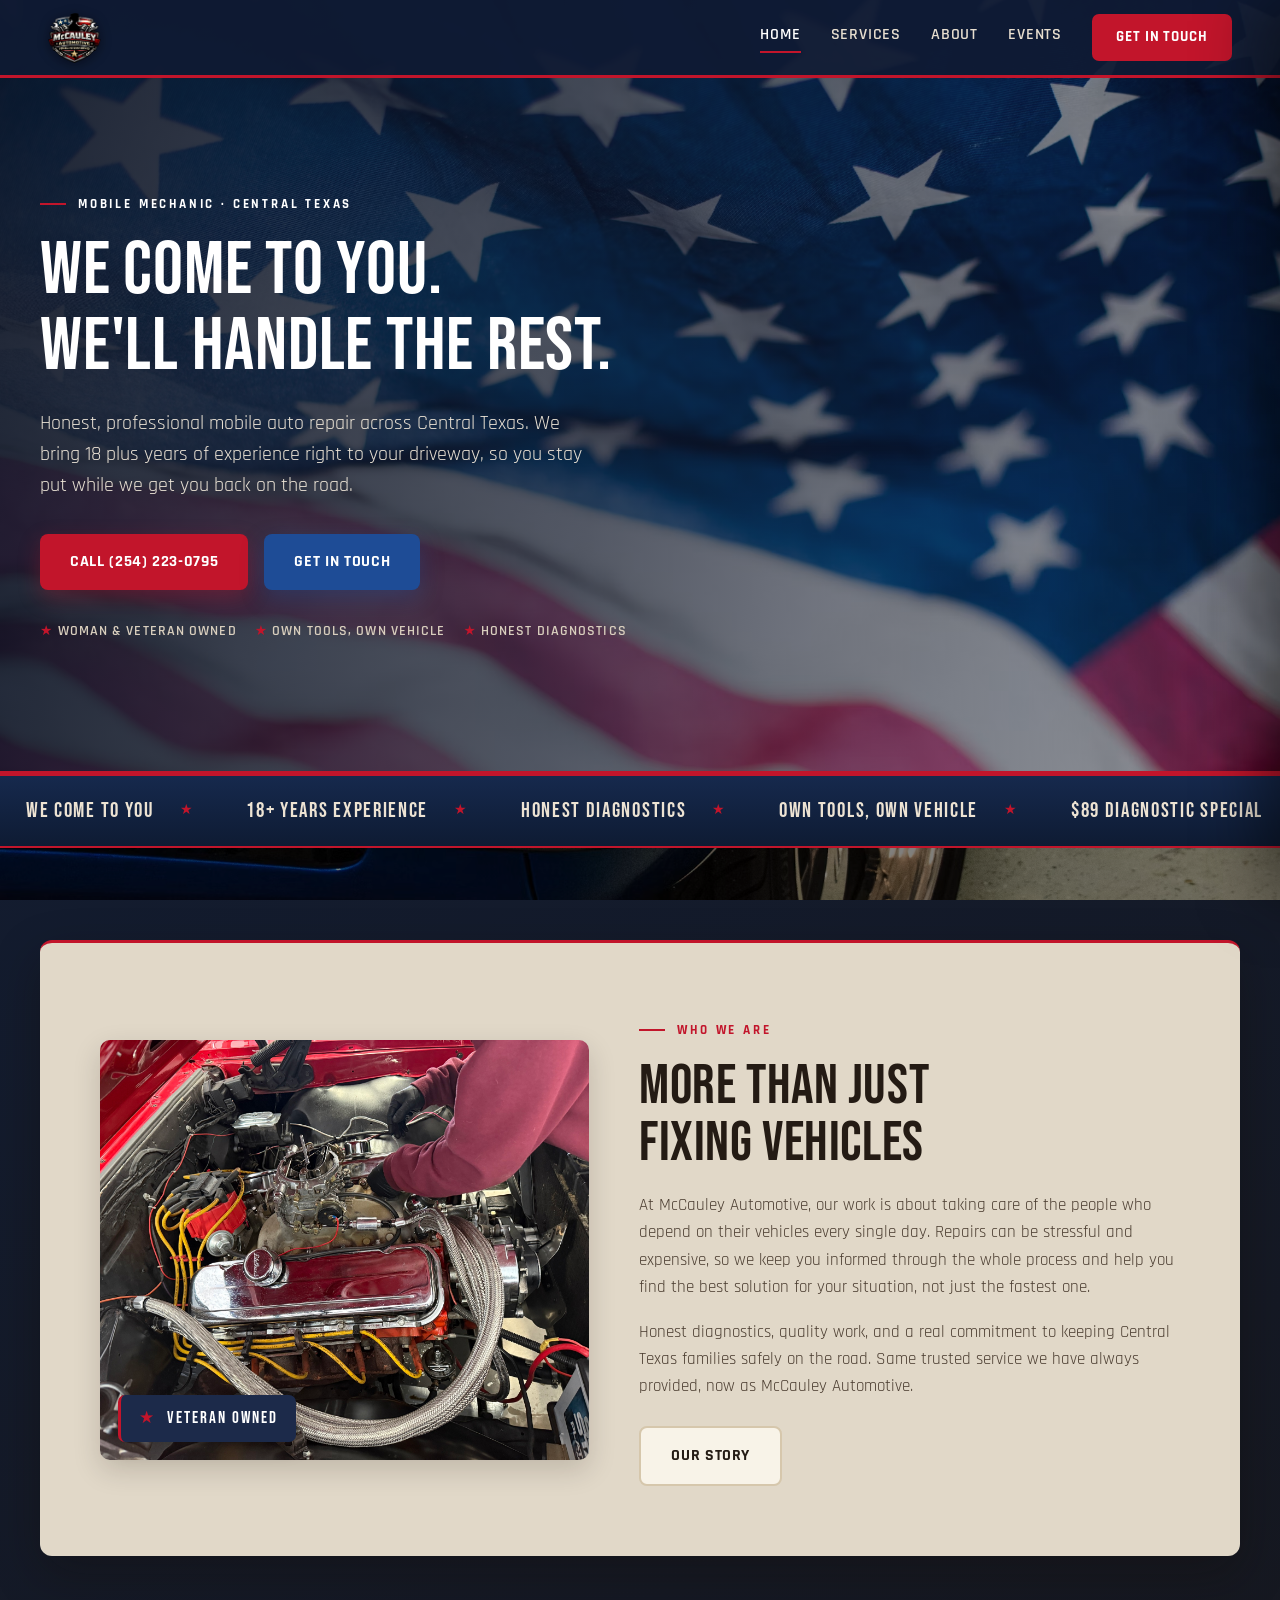
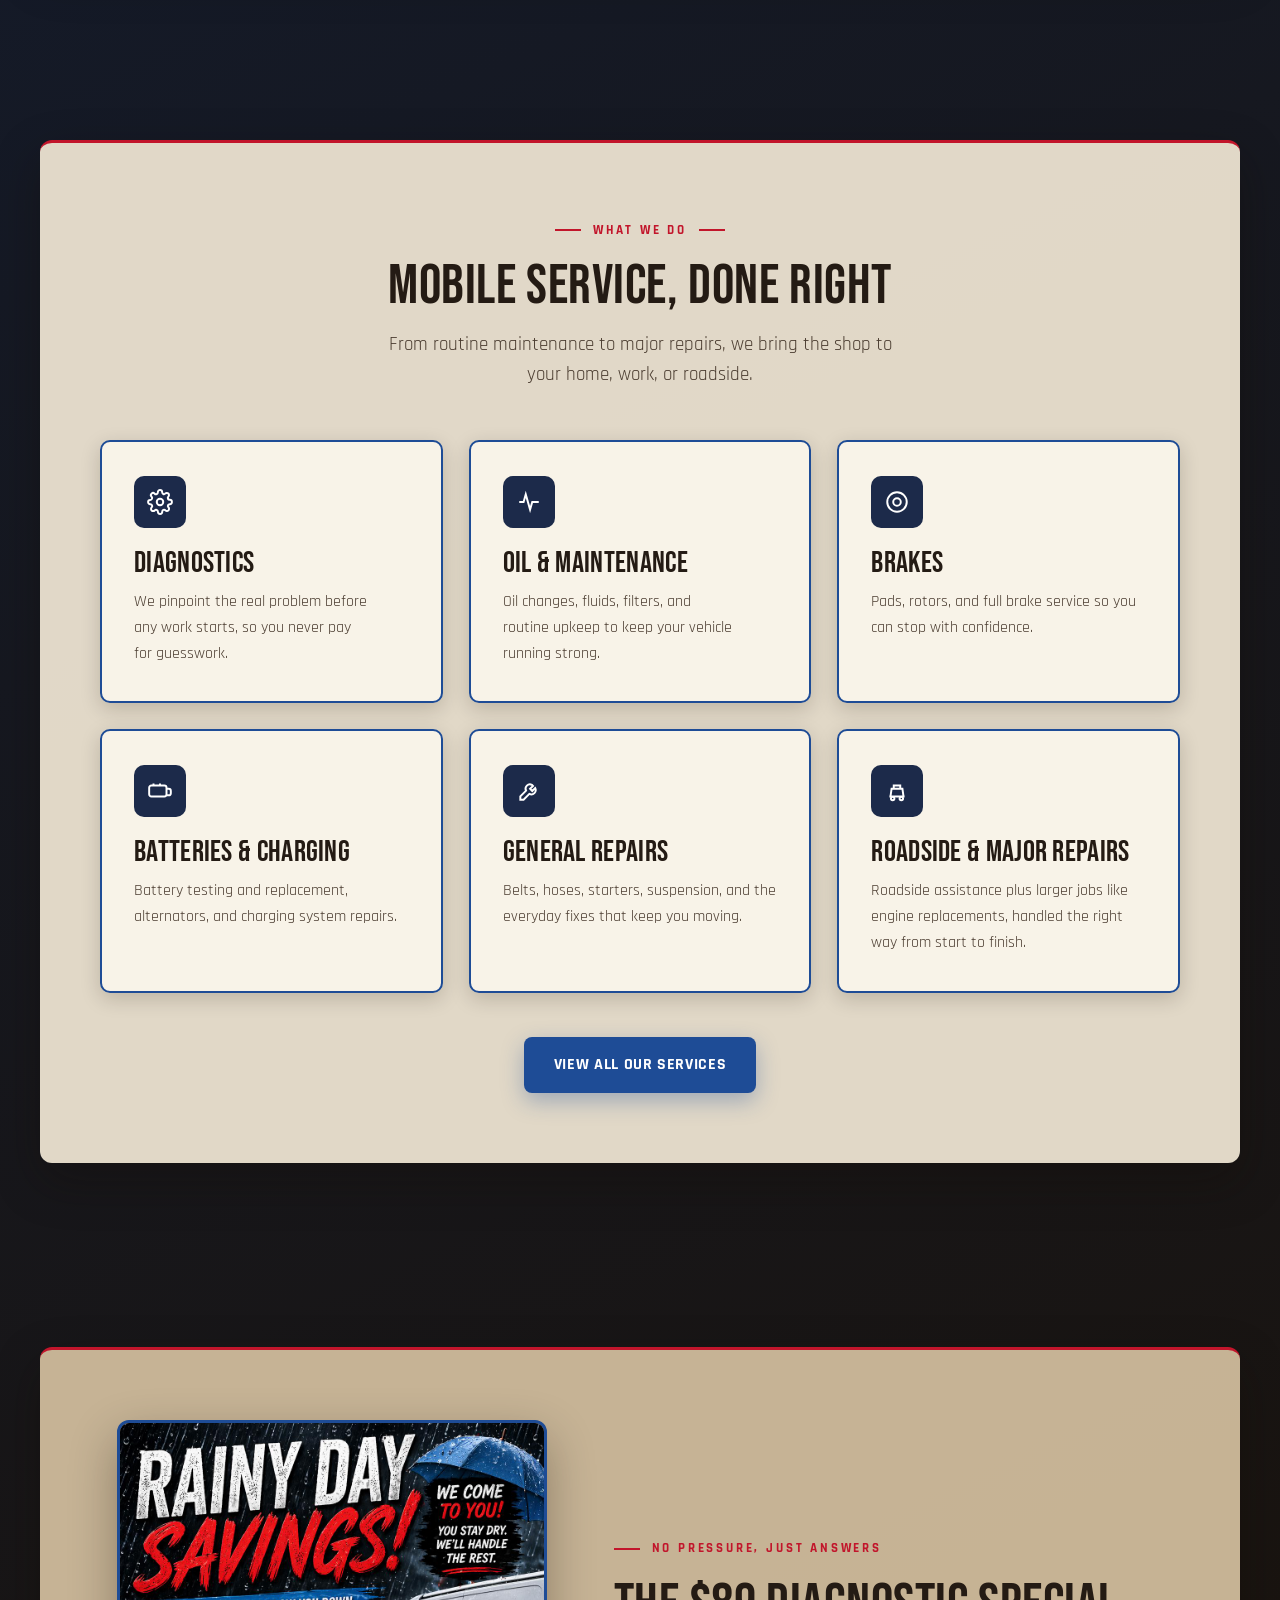
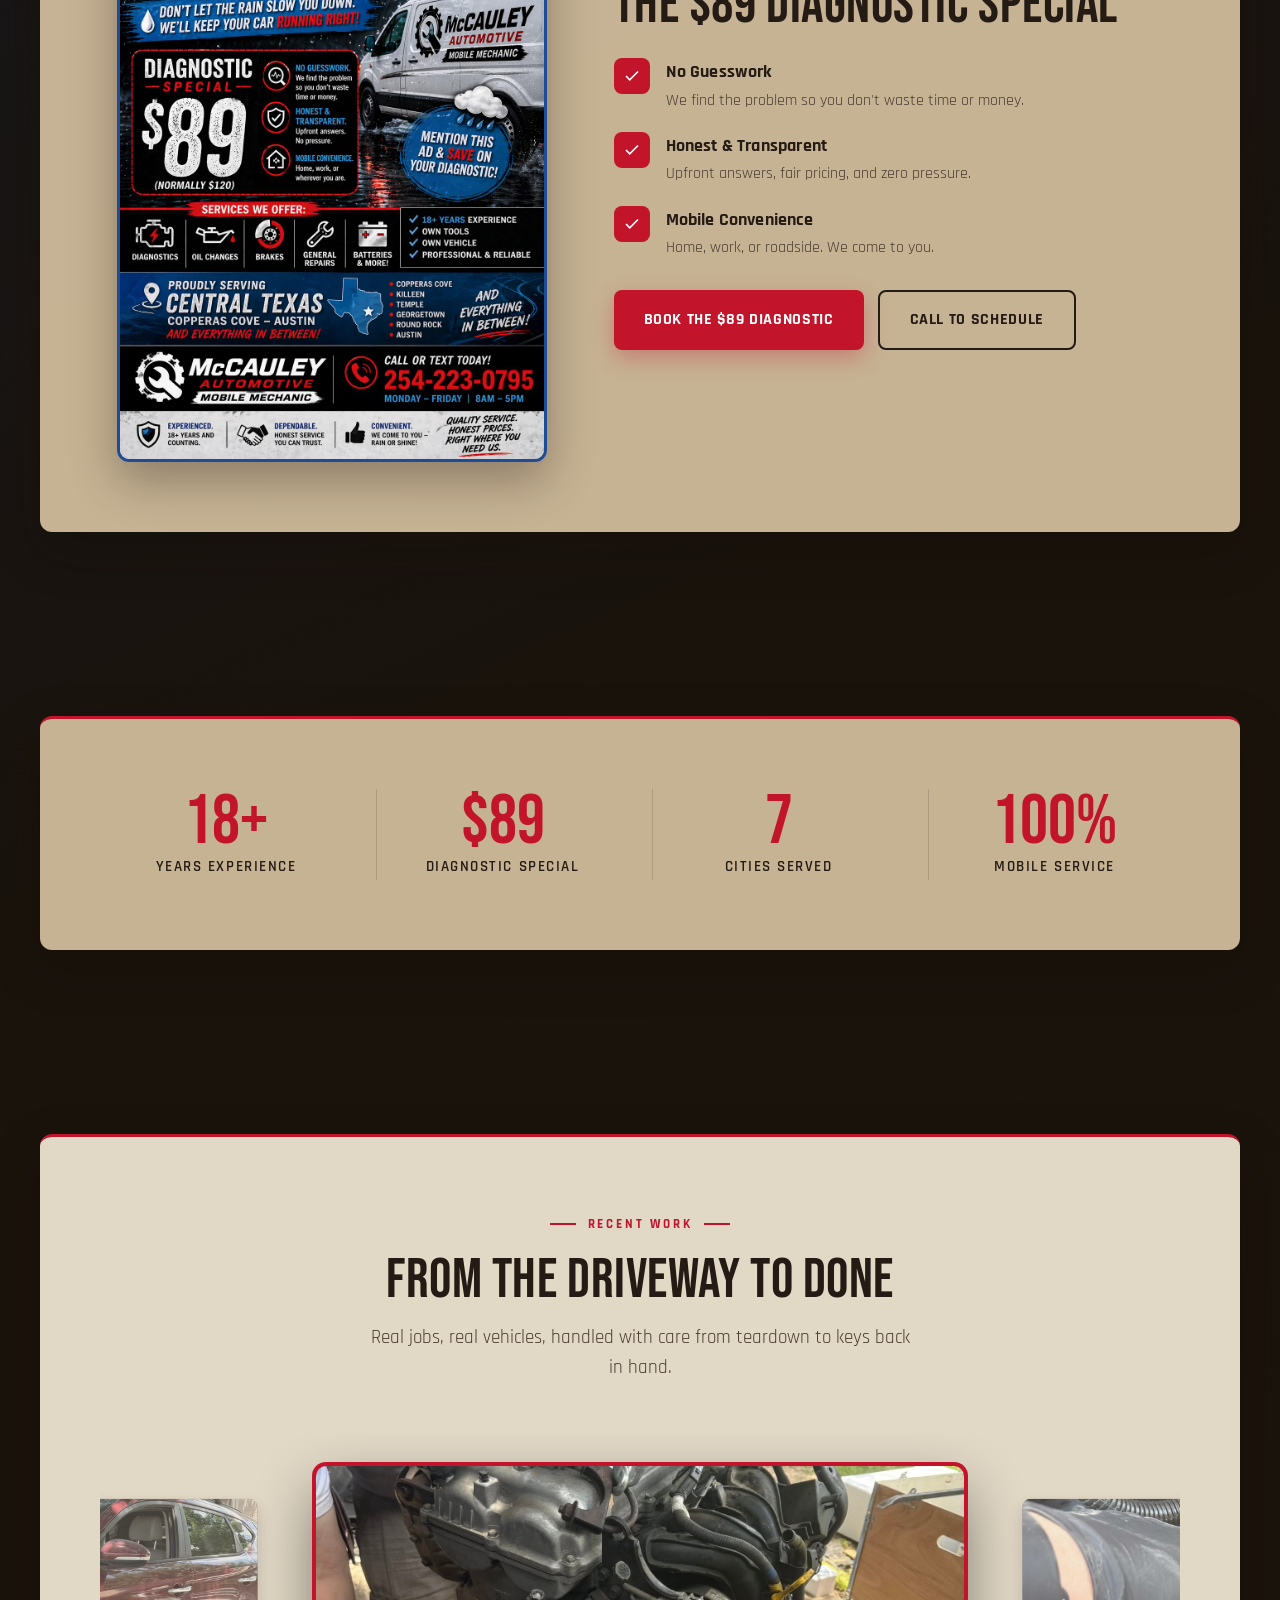
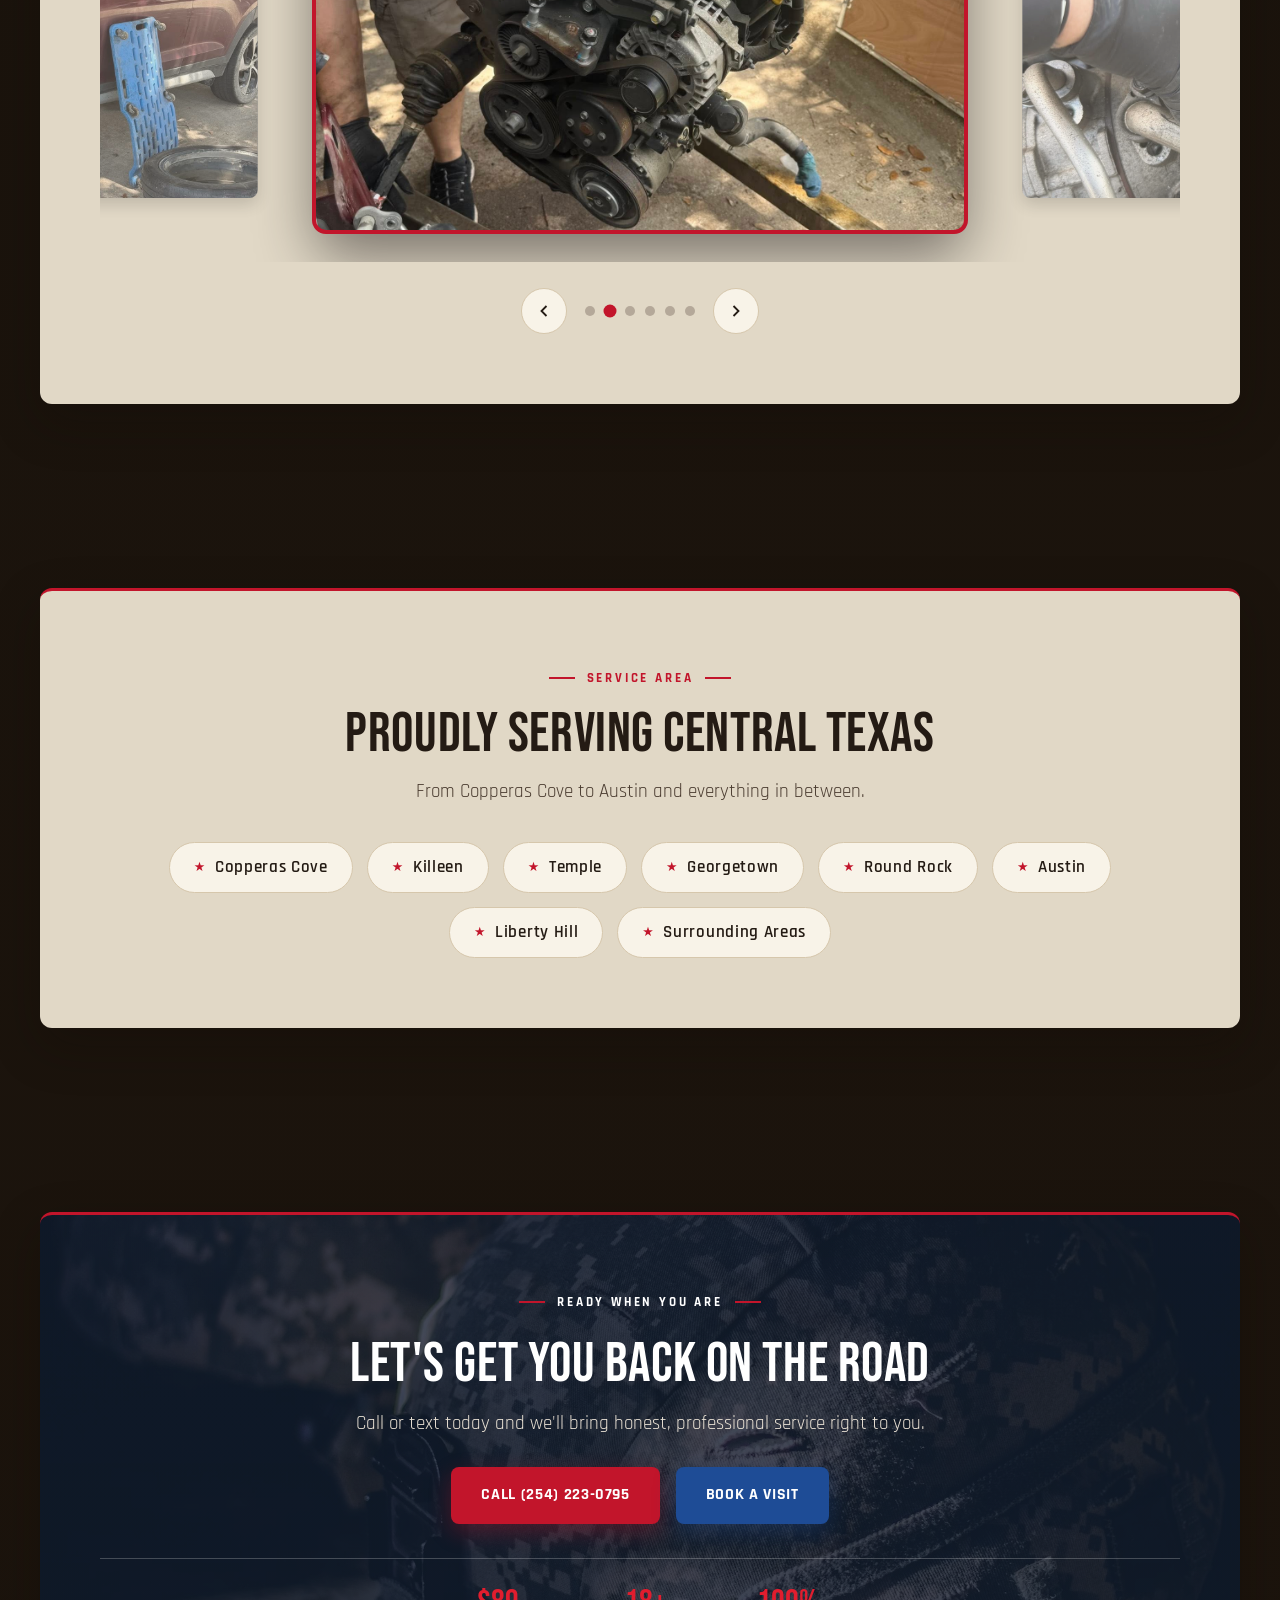
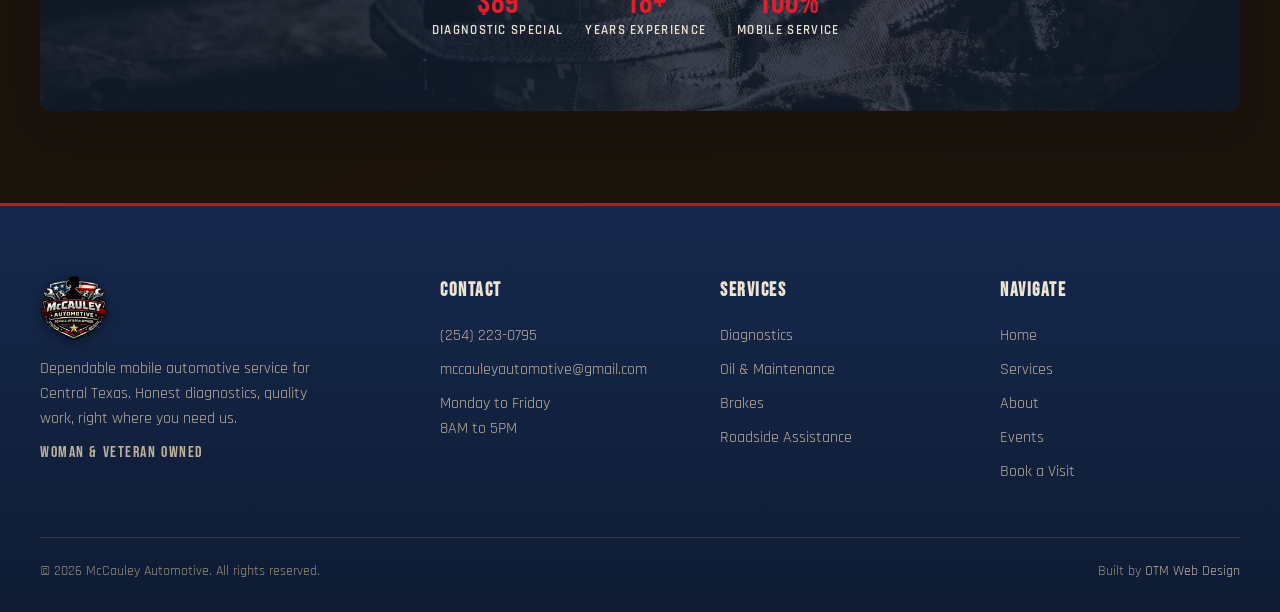
==== commit 9b6b4dc8: "Updated with her requests" ====
--- a/index.html
+++ b/index.html
@@ -24,6 +24,7 @@
       <a href="index.html" class="nav-link" data-nav="home">Home</a>
       <a href="services.html" class="nav-link" data-nav="services">Services</a>
       <a href="about.html" class="nav-link" data-nav="about">About</a>
+      <a href="events.html" class="nav-link" data-nav="events">Events</a>
       <a href="book.html" class="nav-cta">Get in touch</a>
     </nav>
   </div>
@@ -33,6 +34,7 @@
   <a href="index.html" class="m-link">Home</a>
   <a href="services.html" class="m-link">Services</a>
   <a href="about.html" class="m-link">About</a>
+  <a href="events.html" class="m-link">Events</a>
   <a href="book.html" class="m-cta">Get in touch</a>
   <a href="tel:+12542230795" class="m-call">Call (254) 223-0795</a>
 </aside>
@@ -133,7 +135,7 @@
       <div class="svc-card">
         <div class="svc-icon"><svg viewBox="0 0 24 24"><path d="M5 17h14M6 17l1-7h10l1 7M9 10V7h6v3"/><circle cx="8" cy="19" r="1.6"/><circle cx="16" cy="19" r="1.6"/></svg></div>
         <h3>Roadside &amp; Major Repairs</h3>
-        <p>Roadside assistance plus larger jobs like engine work, handled the right way from start to finish.</p>
+        <p>Roadside assistance plus larger jobs like engine replacements, handled the right way from start to finish.</p>
       </div>
     </div>
     <div class="svc-all">
@@ -280,6 +282,7 @@
       <a href="index.html">Home</a>
       <a href="services.html">Services</a>
       <a href="about.html">About</a>
+      <a href="events.html">Events</a>
       <a href="book.html">Book a Visit</a>
     </div>
   </div>
--- a/styles.css
+++ b/styles.css
@@ -446,6 +446,13 @@
   background-size: cover;
   background-position: center;
 }
+body[data-page="events"] .hero--page {
+  background-image:
+    linear-gradient(100deg, rgba(10, 18, 36, 0.92) 0%, rgba(12, 20, 38, 0.66) 55%, rgba(12, 20, 38, 0.34) 100%),
+    url('assets/hero-events.jpg');
+  background-size: cover;
+  background-position: center;
+}
 
 /* ==========================================================================
    MARQUEE  (full bleed, deepest warm tone)
@@ -536,6 +543,7 @@
 .svc-grid--4 { grid-template-columns: repeat(4, 1fr); }
 .svc-all { text-align: center; margin-top: 44px; }
 .svc-card {
+  position: relative;
   background: var(--frame-light);
   border: 2px solid var(--blue);
   border-radius: 10px;
@@ -547,6 +555,19 @@
   transform: translateY(-4px);
   border-color: var(--blue);
   box-shadow: var(--shadow-lift), 0 0 0 2px var(--red);
+}
+.svc-card--new { border-color: var(--red); }
+.svc-card--new:hover { box-shadow: var(--shadow-lift), 0 0 0 2px var(--blue); }
+.svc-flag {
+  position: absolute;
+  top: 16px; right: 16px;
+  background: var(--red);
+  color: #fff;
+  font-family: 'Bebas Neue', sans-serif;
+  font-size: 0.82rem;
+  letter-spacing: 0.06em;
+  padding: 4px 12px;
+  border-radius: 999px;
 }
 .svc-icon {
   width: 52px; height: 52px;
@@ -761,6 +782,92 @@
 .value-card h3 { margin-bottom: 10px; }
 .value-card p { color: var(--ink-soft); }
 
+/* meet the team */
+.team-grid { display: grid; grid-template-columns: repeat(2, 1fr); gap: 30px; }
+.team-card {
+  display: flex;
+  gap: 22px;
+  align-items: center;
+  background: var(--frame-light);
+  border: 2px solid var(--blue);
+  border-radius: 10px;
+  padding: 26px 28px;
+  box-shadow: var(--shadow-soft);
+  transition: transform 0.25s ease, box-shadow 0.25s ease, border-color 0.25s ease;
+}
+.team-card:hover {
+  transform: translateY(-4px);
+  border-color: var(--blue);
+  box-shadow: var(--shadow-lift), 0 0 0 2px var(--red);
+}
+.team-photo {
+  flex: 0 0 120px;
+  width: 120px; height: 120px;
+  border-radius: 50%;
+  overflow: hidden;
+  border: 3px solid var(--red);
+}
+.team-photo img { width: 100%; height: 100%; object-fit: cover; display: block; }
+.team-info h3 { margin-bottom: 4px; }
+.team-role {
+  display: inline-block;
+  font-family: 'Bebas Neue', sans-serif;
+  letter-spacing: 0.06em;
+  color: var(--red);
+  font-size: 1rem;
+  margin-bottom: 10px;
+}
+.team-info p { color: var(--ink-soft); font-size: 1rem; }
+
+/* community events */
+.events-grid { display: grid; grid-template-columns: 1fr; gap: 22px; }
+.event-card {
+  display: flex;
+  gap: 26px;
+  align-items: stretch;
+  background: var(--frame-light);
+  border: 2px solid var(--blue);
+  border-radius: 10px;
+  padding: 26px 30px;
+  box-shadow: var(--shadow-soft);
+  transition: transform 0.25s ease, box-shadow 0.25s ease, border-color 0.25s ease;
+}
+.event-card:hover {
+  transform: translateY(-4px);
+  border-color: var(--blue);
+  box-shadow: var(--shadow-lift), 0 0 0 2px var(--red);
+}
+.event-date {
+  flex: 0 0 90px;
+  display: flex;
+  flex-direction: column;
+  align-items: center;
+  justify-content: center;
+  background: var(--navy);
+  color: #fff;
+  border-radius: 10px;
+  padding: 14px 0;
+}
+.ev-month {
+  font-family: 'Bebas Neue', sans-serif;
+  letter-spacing: 0.08em;
+  font-size: 1.2rem;
+  color: var(--red-bright);
+}
+.ev-day {
+  font-family: 'Bebas Neue', sans-serif;
+  font-size: 2.4rem;
+  line-height: 1;
+}
+.event-body h3 { margin-bottom: 6px; }
+.event-meta {
+  color: var(--ink-soft);
+  font-size: 0.95rem;
+  margin-bottom: 10px;
+}
+.event-meta .star { color: var(--red); }
+.event-body p { color: var(--ink-soft); }
+
 /* ==========================================================================
    CTA STRIP (emphasis frame)
    ========================================================================== */
@@ -989,6 +1096,8 @@
   .stat:nth-child(odd) { border-right: 1px solid rgba(75,61,49,0.18); }
   .steps-grid { grid-template-columns: repeat(2, 1fr); gap: 30px; }
   .values-grid { grid-template-columns: 1fr; }
+  .team-grid { grid-template-columns: 1fr; }
+  .events-grid { grid-template-columns: 1fr; }
   .book-grid { grid-template-columns: 1fr; gap: 26px; }
   .form-shell { padding: 44px 30px; }
   .footer-inner { grid-template-columns: 1fr 1fr; gap: 32px; }
@@ -1020,6 +1129,11 @@
   .step .n { font-size: 2.2rem; }
   .step h3 { font-size: 1.18rem; }
   .form-row { grid-template-columns: 1fr; gap: 0; }
+  .team-card { flex-direction: column; text-align: center; }
+  .team-photo { flex-basis: 110px; }
+  .event-card { flex-direction: column; gap: 16px; }
+  .event-date { flex-direction: row; gap: 10px; padding: 10px 0; }
+  .ev-day { font-size: 1.8rem; }
   .footer-inner { grid-template-columns: 1fr; gap: 28px; }
   .footer-bottom { justify-content: center; text-align: center; }
 
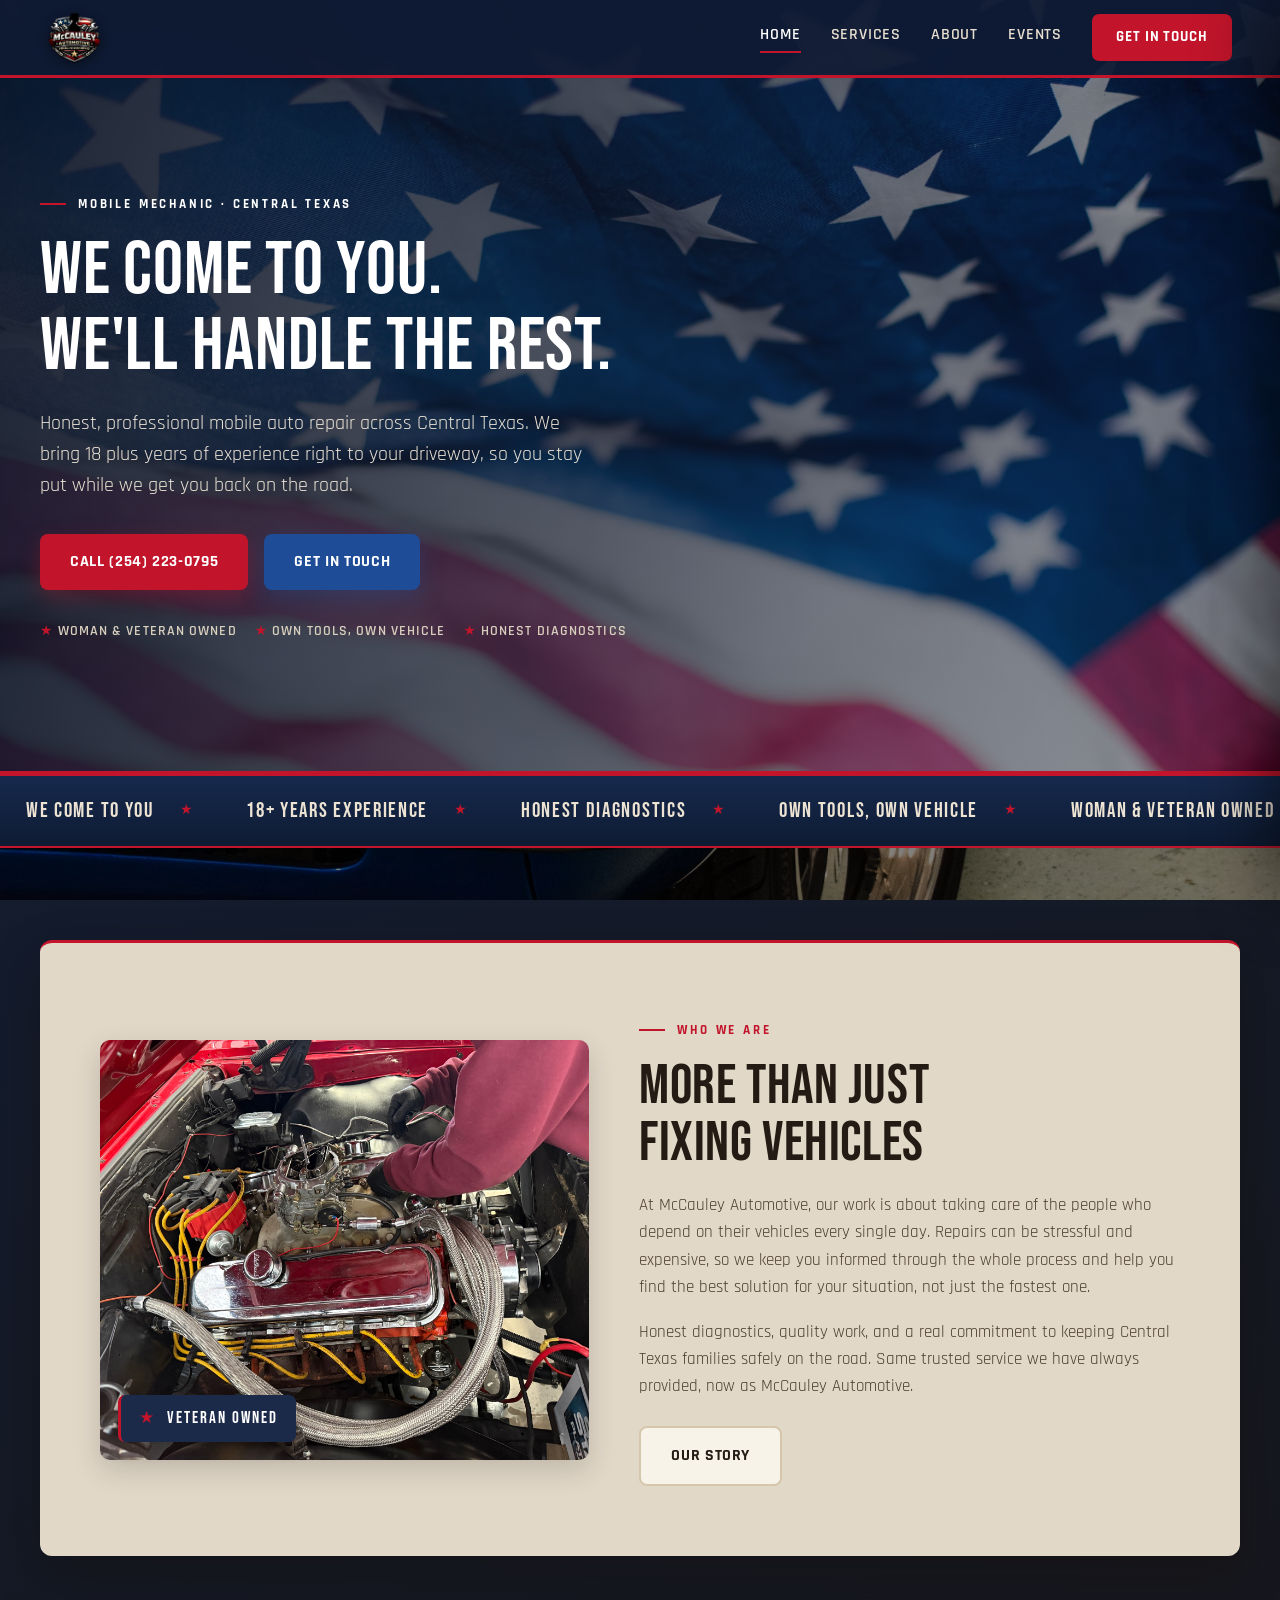
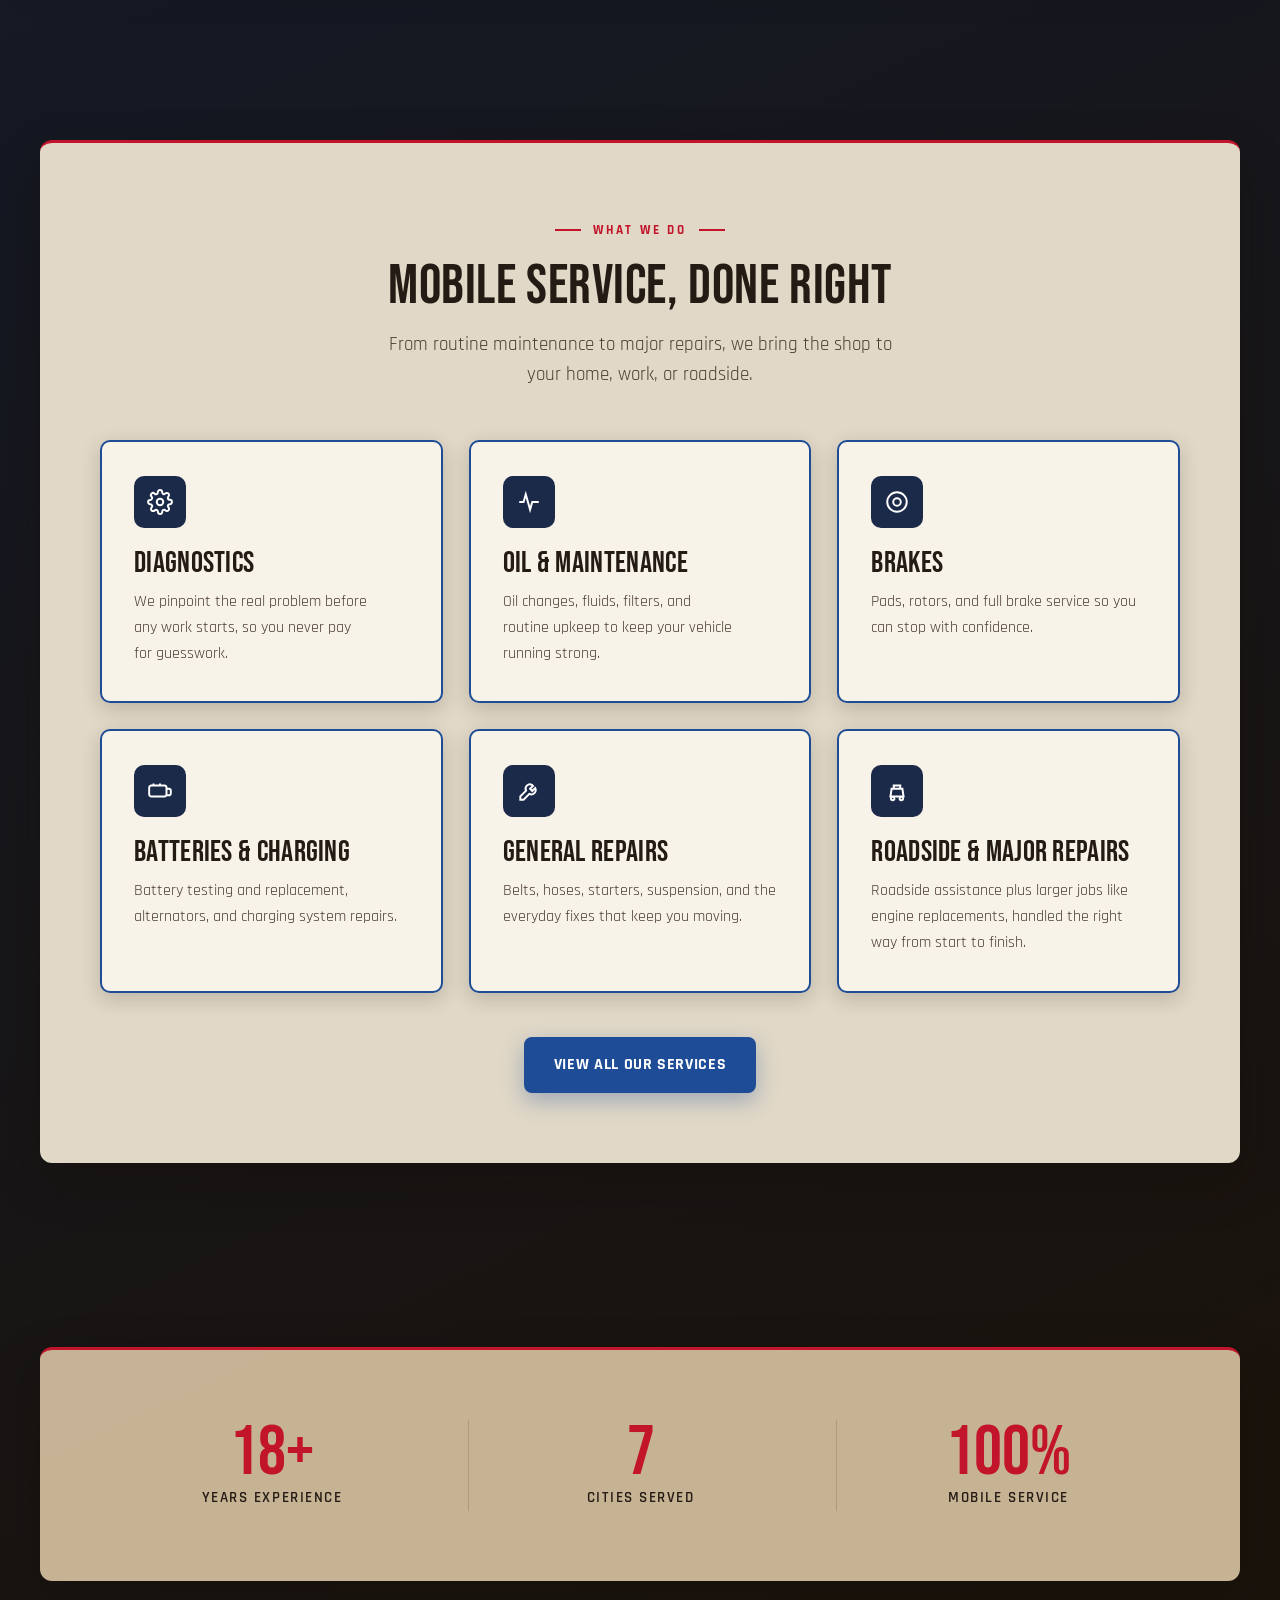
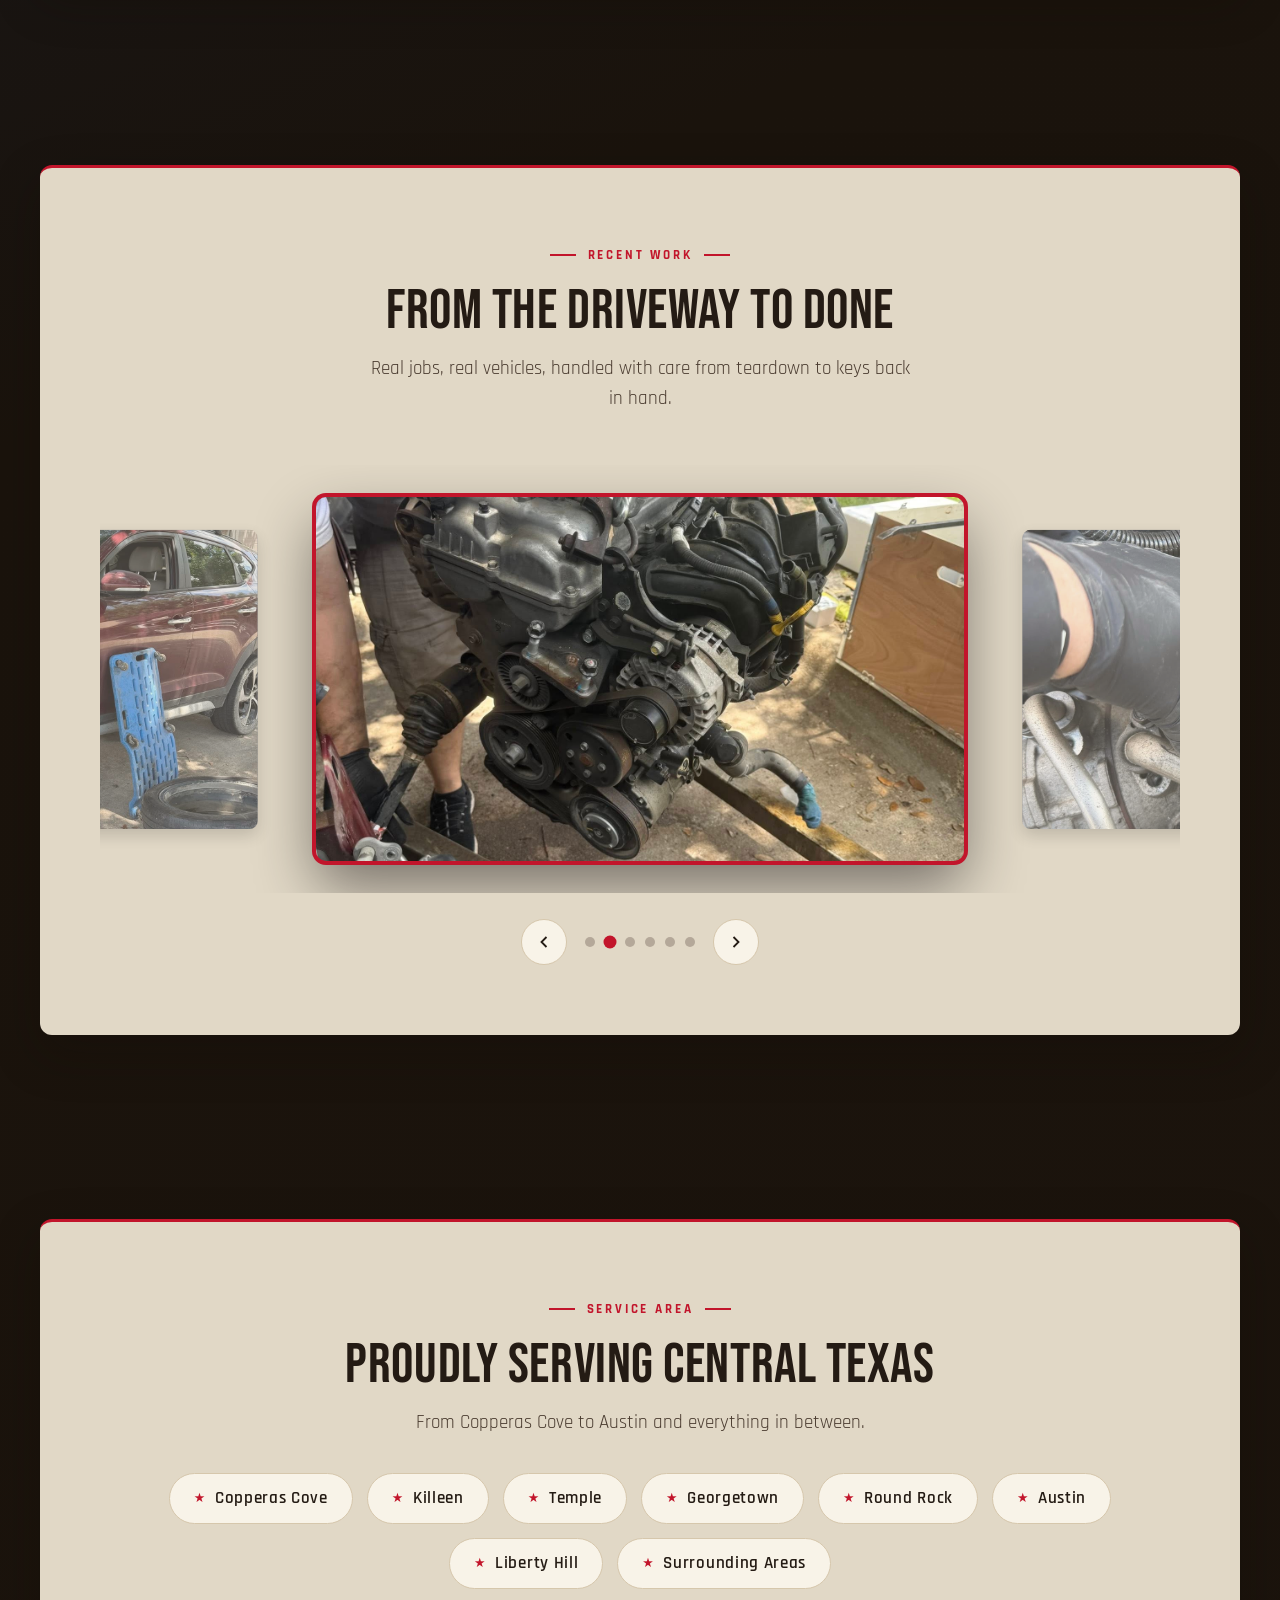
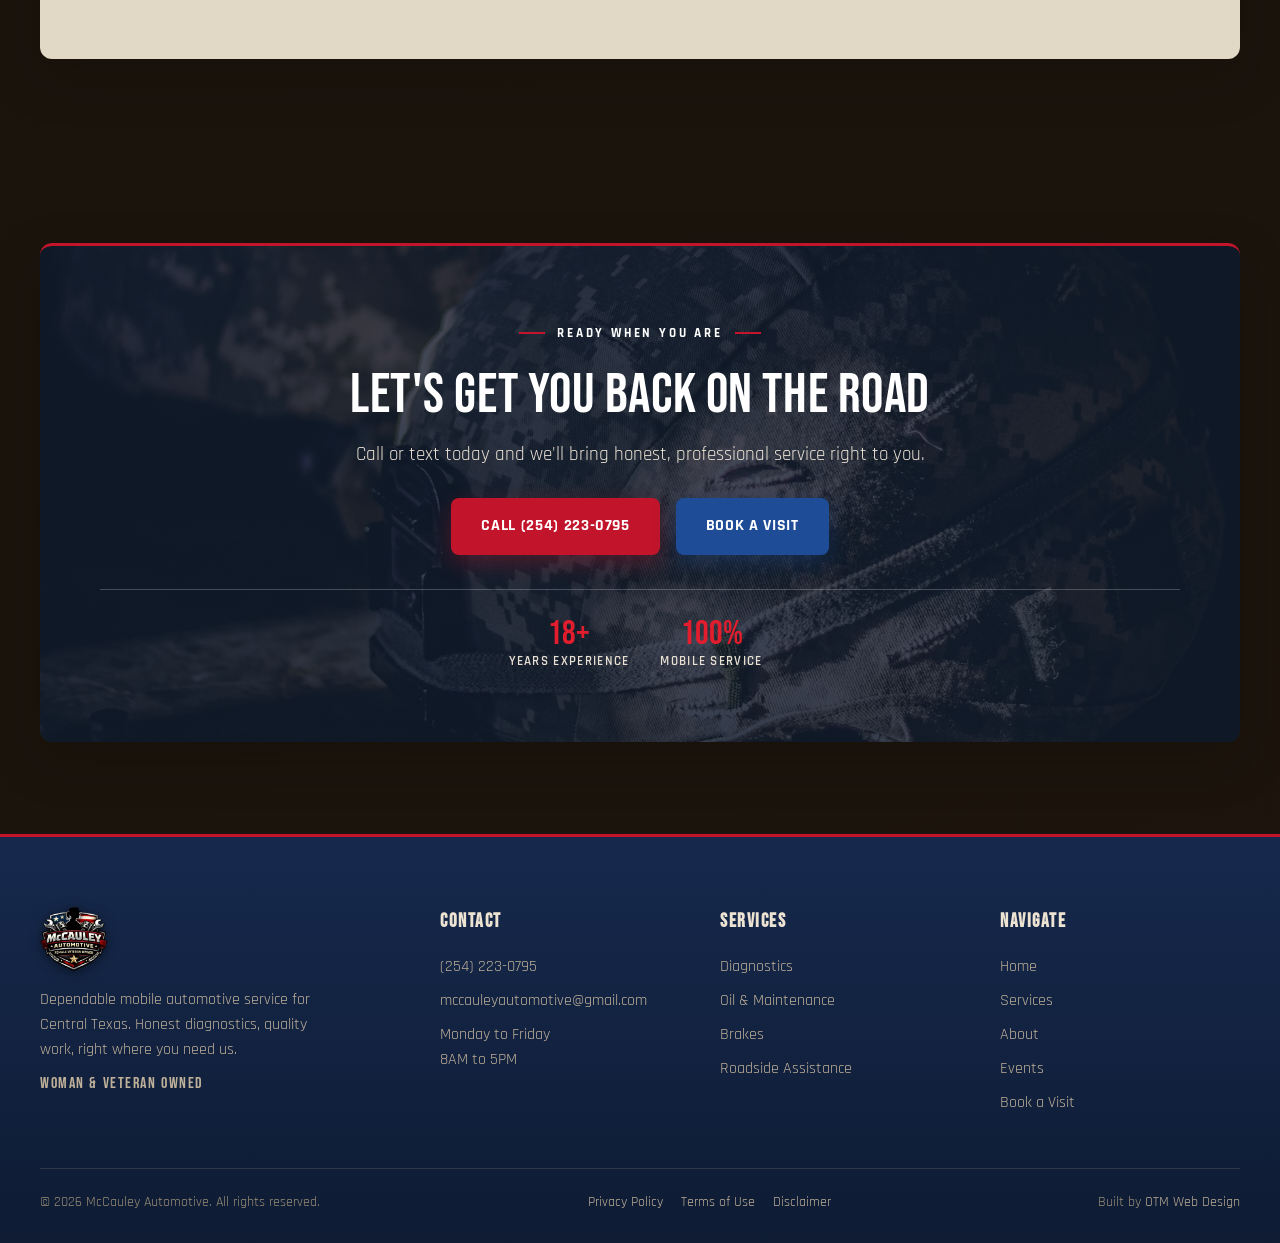
==== commit a35145b5: "removed flyer" ====
--- a/index.html
+++ b/index.html
@@ -4,7 +4,7 @@
 <meta charset="UTF-8">
 <meta name="viewport" content="width=device-width, initial-scale=1.0">
 <title>McCauley Automotive | Mobile Mechanic Serving Central Texas</title>
-<meta name="description" content="Honest, professional mobile auto repair across Central Texas. Woman and veteran owned with 18 plus years of experience. We come to you. $89 diagnostic special.">
+<meta name="description" content="Honest, professional mobile auto repair across Central Texas. Woman and veteran owned with 18 plus years of experience. We come to you.">
 <link rel="preconnect" href="https://fonts.googleapis.com">
 <link rel="preconnect" href="https://fonts.gstatic.com" crossorigin>
 <link href="https://fonts.googleapis.com/css2?family=Bebas+Neue&family=Rajdhani:wght@400;500;600;700&display=swap" rel="stylesheet">
@@ -66,14 +66,12 @@
     <span class="marquee-item">18+ Years Experience <span class="star">&#9733;</span></span>
     <span class="marquee-item">Honest Diagnostics <span class="star">&#9733;</span></span>
     <span class="marquee-item">Own Tools, Own Vehicle <span class="star">&#9733;</span></span>
-    <span class="marquee-item">$89 Diagnostic Special <span class="star">&#9733;</span></span>
     <span class="marquee-item">Woman &amp; Veteran Owned <span class="star">&#9733;</span></span>
     <span class="marquee-item">Serving Central Texas <span class="star">&#9733;</span></span>
     <span class="marquee-item">We Come To You <span class="star">&#9733;</span></span>
     <span class="marquee-item">18+ Years Experience <span class="star">&#9733;</span></span>
     <span class="marquee-item">Honest Diagnostics <span class="star">&#9733;</span></span>
     <span class="marquee-item">Own Tools, Own Vehicle <span class="star">&#9733;</span></span>
-    <span class="marquee-item">$89 Diagnostic Special <span class="star">&#9733;</span></span>
     <span class="marquee-item">Woman &amp; Veteran Owned <span class="star">&#9733;</span></span>
     <span class="marquee-item">Serving Central Texas <span class="star">&#9733;</span></span>
   </div>
@@ -144,45 +142,11 @@
   </div>
 </section>
 
-<!-- DIAGNOSTIC SPECIAL -->
-<section class="section">
-  <div class="container frame frame--deep">
-    <div class="special">
-      <div class="special-flyer">
-        <img src="assets/flyer.jpg" alt="McCauley Automotive $89 diagnostic rainy day savings flyer">
-      </div>
-      <div class="special-copy">
-        <span class="eyebrow">No Pressure, Just Answers</span>
-        <h2>The $89 Diagnostic Special</h2>
-        <ul class="special-list">
-          <li>
-            <span class="dot"><svg viewBox="0 0 24 24"><path d="M20 6 9 17l-5-5"/></svg></span>
-            <span><strong>No Guesswork</strong><span class="txt">We find the problem so you don't waste time or money.</span></span>
-          </li>
-          <li>
-            <span class="dot"><svg viewBox="0 0 24 24"><path d="M20 6 9 17l-5-5"/></svg></span>
-            <span><strong>Honest &amp; Transparent</strong><span class="txt">Upfront answers, fair pricing, and zero pressure.</span></span>
-          </li>
-          <li>
-            <span class="dot"><svg viewBox="0 0 24 24"><path d="M20 6 9 17l-5-5"/></svg></span>
-            <span><strong>Mobile Convenience</strong><span class="txt">Home, work, or roadside. We come to you.</span></span>
-          </li>
-        </ul>
-        <div class="special-actions">
-          <a href="book.html" class="btn btn--primary">Book the $89 Diagnostic</a>
-          <a href="tel:+12542230795" class="btn btn--ghost">Call To Schedule</a>
-        </div>
-      </div>
-    </div>
-  </div>
-</section>
-
 <!-- STATS -->
 <section class="section">
   <div class="container frame frame--deep">
     <div class="stats-grid">
       <div class="stat"><div class="num">18+</div><div class="lbl">Years Experience</div></div>
-      <div class="stat"><div class="num">$89</div><div class="lbl">Diagnostic Special</div></div>
       <div class="stat"><div class="num">7</div><div class="lbl">Cities Served</div></div>
       <div class="stat"><div class="num">100%</div><div class="lbl">Mobile Service</div></div>
     </div>
@@ -248,7 +212,6 @@
         <a href="book.html" class="btn btn--blue">Book a Visit</a>
       </div>
       <div class="cta-trust">
-        <div class="ti"><div class="v">$89</div><div class="d">Diagnostic Special</div></div>
         <div class="ti"><div class="v">18+</div><div class="d">Years Experience</div></div>
         <div class="ti"><div class="v">100%</div><div class="d">Mobile Service</div></div>
       </div>
@@ -288,6 +251,11 @@
   </div>
   <div class="footer-bottom">
     <p>&copy; 2026 McCauley Automotive. All rights reserved.</p>
+    <nav class="footer-legal" aria-label="Legal">
+      <a href="legal.html#privacy">Privacy Policy</a>
+      <a href="legal.html#terms">Terms of Use</a>
+      <a href="legal.html#disclaimer">Disclaimer</a>
+    </nav>
     <p class="otm-credit">Built by <a href="https://otm-designs.com" target="_blank" rel="noopener">OTM Web Design</a></p>
   </div>
 </footer>
--- a/styles.css
+++ b/styles.css
@@ -637,7 +637,7 @@
 /* ==========================================================================
    STATS BAND (emphasis frame)
    ========================================================================== */
-.stats-grid { display: grid; grid-template-columns: repeat(4, 1fr); gap: 24px; text-align: center; }
+.stats-grid { display: grid; grid-template-columns: repeat(3, 1fr); gap: 24px; text-align: center; }
 .stat .num {
   font-family: 'Bebas Neue', sans-serif;
   font-size: clamp(3rem, 5.5vw, 4.4rem);
@@ -782,43 +782,6 @@
 .value-card h3 { margin-bottom: 10px; }
 .value-card p { color: var(--ink-soft); }
 
-/* meet the team */
-.team-grid { display: grid; grid-template-columns: repeat(2, 1fr); gap: 30px; }
-.team-card {
-  display: flex;
-  gap: 22px;
-  align-items: center;
-  background: var(--frame-light);
-  border: 2px solid var(--blue);
-  border-radius: 10px;
-  padding: 26px 28px;
-  box-shadow: var(--shadow-soft);
-  transition: transform 0.25s ease, box-shadow 0.25s ease, border-color 0.25s ease;
-}
-.team-card:hover {
-  transform: translateY(-4px);
-  border-color: var(--blue);
-  box-shadow: var(--shadow-lift), 0 0 0 2px var(--red);
-}
-.team-photo {
-  flex: 0 0 120px;
-  width: 120px; height: 120px;
-  border-radius: 50%;
-  overflow: hidden;
-  border: 3px solid var(--red);
-}
-.team-photo img { width: 100%; height: 100%; object-fit: cover; display: block; }
-.team-info h3 { margin-bottom: 4px; }
-.team-role {
-  display: inline-block;
-  font-family: 'Bebas Neue', sans-serif;
-  letter-spacing: 0.06em;
-  color: var(--red);
-  font-size: 1rem;
-  margin-bottom: 10px;
-}
-.team-info p { color: var(--ink-soft); font-size: 1rem; }
-
 /* community events */
 .events-grid { display: grid; grid-template-columns: 1fr; gap: 22px; }
 .event-card {
@@ -1042,6 +1005,54 @@
 }
 .otm-credit a { color: #BFB099; }
 .otm-credit a:hover { color: var(--red-bright); }
+.footer-legal { display: flex; gap: 18px; flex-wrap: wrap; }
+.footer-legal a { color: #BFB099; }
+.footer-legal a:hover { color: var(--red-bright); }
+
+/* ==========================================================================
+   LEGAL PAGE
+   ========================================================================== */
+.legal { max-width: 80ch; margin: 0 auto; }
+.legal-updated {
+  color: var(--ink-soft);
+  font-size: 0.95rem;
+  margin-bottom: 22px;
+}
+.legal-toc {
+  display: flex;
+  flex-wrap: wrap;
+  gap: 10px 26px;
+  padding: 18px 24px;
+  margin-bottom: 40px;
+  background: var(--frame-deep);
+  border-radius: 10px;
+  border-left: 3px solid var(--red);
+}
+.legal-toc a {
+  font-family: 'Bebas Neue', sans-serif;
+  letter-spacing: 0.05em;
+  font-size: 1.1rem;
+  color: var(--ink);
+}
+.legal-toc a:hover { color: var(--red); }
+.legal h2 {
+  font-size: 2rem;
+  margin: 46px 0 14px;
+  padding-top: 22px;
+  border-top: 2px solid rgba(28, 42, 74, 0.18);
+  scroll-margin-top: 96px;
+}
+.legal h2:first-of-type { border-top: none; padding-top: 0; margin-top: 0; }
+.legal h3 {
+  font-size: 1.3rem;
+  margin: 26px 0 8px;
+  color: var(--navy);
+}
+.legal p {
+  color: var(--ink-soft);
+  margin-bottom: 14px;
+  line-height: 1.7;
+}
 
 /* ==========================================================================
    STICKY MOBILE CALL BAR
@@ -1091,12 +1102,9 @@
   .intro-media img { min-height: 320px; }
   .svc-grid, .svc-grid--4 { grid-template-columns: repeat(2, 1fr); }
   .special { grid-template-columns: 1fr; gap: 30px; }
-  .stats-grid { grid-template-columns: repeat(2, 1fr); gap: 30px 24px; }
-  .stat + .stat { border-left: none; }
-  .stat:nth-child(odd) { border-right: 1px solid rgba(75,61,49,0.18); }
+  .stats-grid { grid-template-columns: repeat(3, 1fr); gap: 24px; }
   .steps-grid { grid-template-columns: repeat(2, 1fr); gap: 30px; }
   .values-grid { grid-template-columns: 1fr; }
-  .team-grid { grid-template-columns: 1fr; }
   .events-grid { grid-template-columns: 1fr; }
   .book-grid { grid-template-columns: 1fr; gap: 26px; }
   .form-shell { padding: 44px 30px; }
@@ -1123,14 +1131,12 @@
   .svc-card h3 { font-size: 1.18rem; }
   .svc-card p { font-size: 0.92rem; }
   .stats-grid { grid-template-columns: 1fr; gap: 26px; }
-  .stat:nth-child(odd) { border-right: none; }
+  .stat + .stat { border-left: none; }
   .steps-grid { grid-template-columns: repeat(2, 1fr); gap: 14px; }
   .step { padding: 22px 18px; }
   .step .n { font-size: 2.2rem; }
   .step h3 { font-size: 1.18rem; }
   .form-row { grid-template-columns: 1fr; gap: 0; }
-  .team-card { flex-direction: column; text-align: center; }
-  .team-photo { flex-basis: 110px; }
   .event-card { flex-direction: column; gap: 16px; }
   .event-date { flex-direction: row; gap: 10px; padding: 10px 0; }
   .ev-day { font-size: 1.8rem; }
